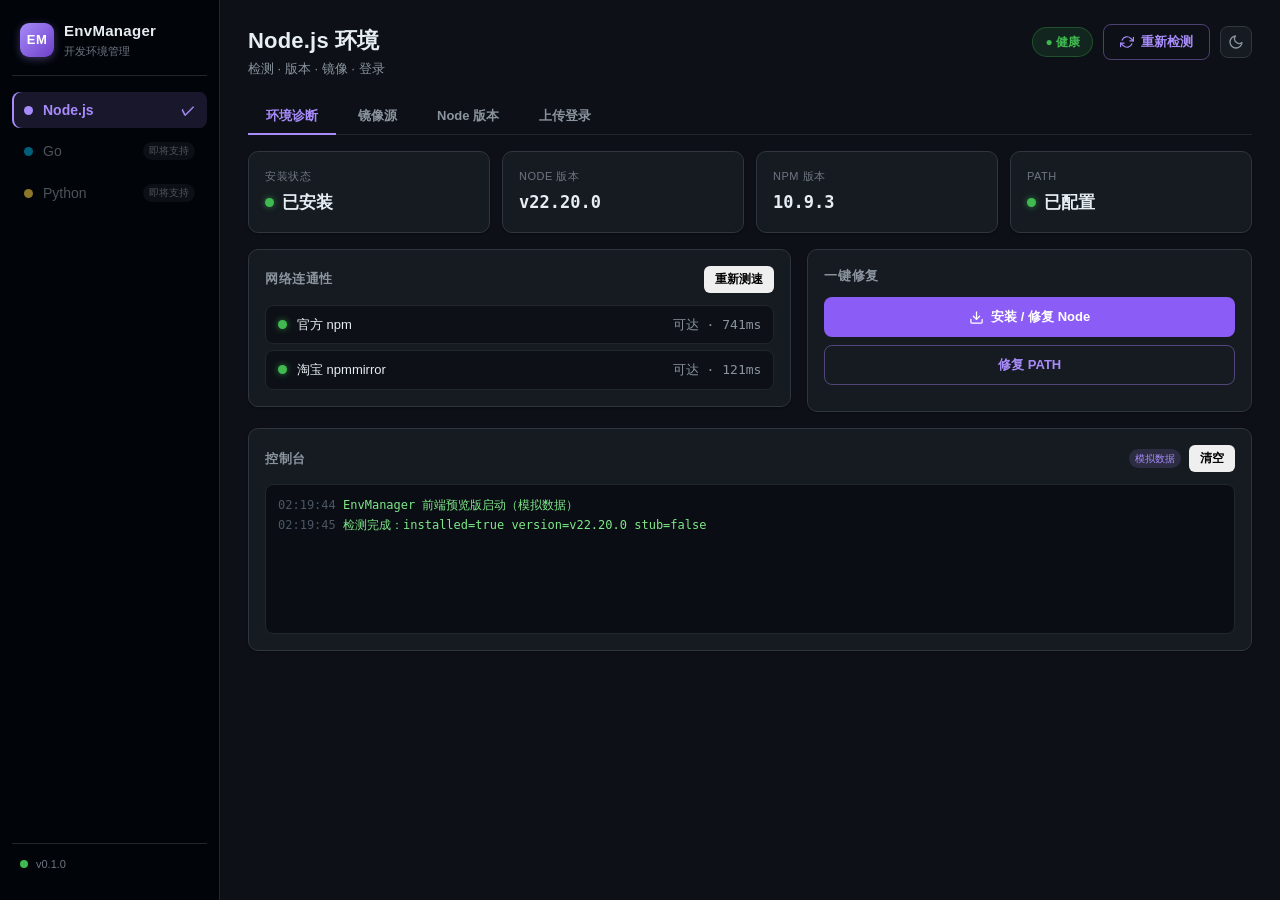
==== src/index.html @ ee85e1a3 "初始提交：Tauri 开发环境管理工具 功能：Node 环境诊断 / 镜像切换 / 版本管理 / 上传登录配置 技术栈：Tauri 2 + 原生 HTML/CSS/JS（无构建工具） 含 .gitig" ====
<!DOCTYPE html>
<html lang="zh-CN" data-theme="purple-dark">
<head>
  <meta charset="UTF-8" />
  <meta name="viewport" content="width=device-width, initial-scale=1.0" />
  <title>EnvManager · 开发环境管理</title>
  <link rel="stylesheet" href="styles.css" />
</head>
<body>
  <div class="app">

    <!-- ================= 左侧导航 ================= -->
    <aside class="sidebar">
      <div class="logo">
        <div class="logo-mark">EM</div>
        <div class="logo-text">
          <strong>EnvManager</strong>
          <span>开发环境管理</span>
        </div>
      </div>

      <nav class="nav">
        <button class="nav-item active" data-page="node">
          <span class="nav-dot" style="--dot:#a78bfa"></span>
          Node.js
          <span class="nav-check">✓</span>
        </button>
        <button class="nav-item disabled" data-page="go">
          <span class="nav-dot" style="--dot:#00acd7"></span>
          Go
          <span class="tag">即将支持</span>
        </button>
        <button class="nav-item disabled" data-page="python">
          <span class="nav-dot" style="--dot:#ffd343"></span>
          Python
          <span class="tag">即将支持</span>
        </button>
      </nav>

      <div class="sidebar-footer">
        <span class="dot pulse"></span>
        <span>v0.1.0</span>
      </div>
    </aside>

    <!-- ================= 主内容 ================= -->
    <main class="main">

      <!-- 顶部栏 -->
      <header class="topbar">
        <div class="topbar-title">
          <h1>Node.js 环境</h1>
          <p class="subtitle">检测 · 版本 · 镜像 · 登录</p>
        </div>
        <div class="topbar-actions">
          <span id="healthPill" class="pill pill-neutral">● 待检测</span>
          <button id="btnDetect" class="btn btn-ghost">
            <svg viewBox="0 0 24 24" width="14" height="14" fill="none" stroke="currentColor" stroke-width="2"><path d="M23 4v6h-6M1 20v-6h6" stroke-linecap="round"/><path d="M3.51 9a9 9 0 0 1 14.85-3.36L23 10M1 14l4.64 4.36A9 9 0 0 0 20.49 15" stroke-linecap="round"/></svg>
            重新检测
          </button>
          <button id="btnTheme" class="theme-toggle" title="切换主题">
            <svg id="themeIcon" viewBox="0 0 24 24" fill="none" stroke="currentColor" stroke-width="2" stroke-linecap="round" stroke-linejoin="round">
              <path d="M21 12.79A9 9 0 1 1 11.21 3 7 7 0 0 0 21 12.79z"/>
            </svg>
          </button>
        </div>
      </header>

      <!-- Tab 栏 -->
      <nav class="tab-bar" id="tabBar">
        <button class="tab-item active" data-tab="1">环境诊断</button>
        <button class="tab-item" data-tab="2">镜像源</button>
        <button class="tab-item" data-tab="3">Node 版本</button>
        <button class="tab-item" data-tab="4">上传登录</button>
      </nav>

      <!-- Tab 1: 环境诊断 -->
      <section class="tab-panel" id="tabPanel1">

        <!-- 概览卡片 -->
        <div class="cards overview">
          <div class="card overview-item" id="cardInstall">
            <div class="overview-label">安装状态</div>
            <div class="overview-value"><span class="state-dot neutral"></span><span data-field="installed">待检测</span></div>
          </div>
          <div class="card overview-item" id="cardVersion">
            <div class="overview-label">Node 版本</div>
            <div class="overview-value mono" data-field="version">-</div>
          </div>
          <div class="card overview-item" id="cardNpm">
            <div class="overview-label">npm 版本</div>
            <div class="overview-value mono" data-field="npmVersion">-</div>
          </div>
          <div class="card overview-item" id="cardPath">
            <div class="overview-label">PATH</div>
            <div class="overview-value"><span class="state-dot neutral"></span><span data-field="path">待检测</span></div>
          </div>
        </div>

        <div class="grid-2">
          <div class="col">
            <div class="card">
              <div class="card-head">
                <h3>网络连通性</h3>
                <button id="btnReprobe" class="btn btn-mini">重新测速</button>
              </div>
              <div class="net-list" id="netList">
                <div class="net-row">
                  <div class="net-name"><span class="state-dot neutral"></span>官方 npm</div>
                  <div class="net-latency mono">-</div>
                </div>
                <div class="net-row">
                  <div class="net-name"><span class="state-dot neutral"></span>淘宝 npmmirror</div>
                  <div class="net-latency mono">-</div>
                </div>
              </div>
            </div>
          </div>
          <div class="col">
            <div class="card">
              <div class="card-head">
                <h3>一键修复</h3>
                <span id="fixHint" class="hint"></span>
              </div>
              <div class="fix-status" id="fixStatus"></div>
              <div class="fix-actions">
                <button id="btnInstall" class="btn btn-primary btn-block">
                  <svg viewBox="0 0 24 24" width="15" height="15" fill="none" stroke="currentColor" stroke-width="2"><path d="M21 15v4a2 2 0 0 1-2 2H5a2 2 0 0 1-2-2v-4" stroke-linecap="round"/><polyline points="7 10 12 15 17 10" stroke-linecap="round" stroke-linejoin="round"/><line x1="12" y1="15" x2="12" y2="3" stroke-linecap="round"/></svg>
                  安装 / 修复 Node
                </button>
                <button id="btnFixPath" class="btn btn-ghost btn-block">修复 PATH</button>
              </div>
              <div class="progress-area hidden" id="progressArea">
                <div class="progress-track"><div class="progress-fill" id="progressFill"></div></div>
                <div class="progress-meta">
                  <span id="progressText">准备中…</span>
                  <span id="progressPct" class="mono">0%</span>
                </div>
              </div>
              <div class="install-path mono" id="installPath"></div>
            </div>
          </div>
        </div>
      </section>

      <!-- Tab 2: 镜像源 -->
      <section class="tab-panel hidden" id="tabPanel2">
        <div class="card">
          <div class="card-head">
            <h3>npm 镜像源</h3>
          </div>
          <div class="registry-current">
            <span class="label">当前 registry</span>
            <code id="currentRegistry" class="mono">未设置</code>
          </div>
          <div class="source-options" id="sourceOptions">
            <label class="source-option">
              <input type="radio" name="source" value="https://registry.npmjs.org" />
              <span class="source-name">官方 npm</span>
              <span class="source-url mono">registry.npmjs.org</span>
            </label>
            <label class="source-option">
              <input type="radio" name="source" value="https://registry.npmmirror.com" />
              <span class="source-name">淘宝 npmmirror</span>
              <span class="source-url mono">registry.npmmirror.com</span>
            </label>
            <label class="source-option">
              <input type="radio" name="source" value="__custom__" />
              <span class="source-name">自定义</span>
              <input class="source-custom mono" id="customRegistry" type="text" placeholder="https://your-registry.com/" disabled />
            </label>
          </div>
          <div class="card-actions">
            <button id="btnTestRegistry" class="btn btn-ghost">测试连接</button>
            <button id="btnApplyMirror" class="btn btn-primary">应用镜像</button>
            <span id="testBadge" class="test-badge hidden"></span>
          </div>
          <div class="result-msg" id="mirrorResult"></div>
        </div>
      </section>

      <!-- Tab 3: Node 版本 -->
      <section class="tab-panel hidden" id="tabPanel3">
        <div class="card">
          <div class="card-head">
            <h3>Node 版本管理</h3>
            <div class="version-actions">
              <span id="nvmBanner" class="nvm-banner hidden"></span>
              <button id="btnUninstallNvm" class="btn btn-mini btn-danger hidden">卸载 nvm</button>
              <button id="btnRefreshVersions" class="btn btn-mini btn-ghost">刷新</button>
            </div>
          </div>
          <div class="version-meta">
            <div class="version-meta-item">
              <span class="label">当前版本</span>
              <code id="currentVersion" class="mono">-</code>
            </div>
            <div class="version-meta-item">
              <span class="label">安装目录</span>
              <code id="installDir" class="mono">-</code>
            </div>
          </div>
          <div class="version-sections">
            <div class="version-section">
              <div class="section-title">已安装版本</div>
              <div id="installedList" class="version-list"></div>
            </div>
            <div class="version-section">
              <div class="section-title">可用版本（npmmirror 源）</div>
              <div id="availableList" class="version-list"></div>
            </div>
          </div>
          <div class="progress-area hidden" id="versionProgressArea">
            <div class="progress-track"><div class="progress-fill" id="versionProgressFill"></div></div>
            <div class="progress-meta">
              <span id="versionProgressText">准备中…</span>
              <span id="versionProgressPct" class="mono">0%</span>
            </div>
          </div>
        </div>
      </section>

      <!-- Tab 4: 上传登录 -->
      <section class="tab-panel hidden" id="tabPanel4">
        <div class="card">
          <div class="card-head">
            <h3>上传登录配置</h3>
            <button id="btnAddAccount" class="btn btn-mini btn-primary">+ 新增账号</button>
          </div>
          <div id="accountList" class="account-list">
            <div class="empty">暂无账号，点击右上角「新增账号」</div>
          </div>

          <div id="accountForm" class="account-form hidden">
            <input type="hidden" id="accId" />
            <div class="form-row">
              <div class="form-field">
                <label>账号名称</label>
                <input id="accName" type="text" placeholder="如: 公司 Nexus" />
              </div>
              <div class="form-field">
                <label>Registry 地址</label>
                <input id="accRegistry" type="text" placeholder="https://192.168.3.8:8980/repository/npm-group/" />
              </div>
            </div>
            <div class="form-row">
              <div class="form-field">
                <label>认证类型</label>
                <select id="accAuthType">
                  <option value="token">Token</option>
                  <option value="basic">用户名 + 密码</option>
                </select>
              </div>
              <div class="form-field" id="tokenField">
                <label>Token</label>
                <div class="secret-input">
                  <input id="accToken" type="password" placeholder="npm token" />
                  <button id="btnToggleToken" class="btn btn-mini btn-ghost" type="button">显示</button>
                </div>
              </div>
              <div class="form-field hidden" id="basicFields">
                <div class="form-field">
                  <label>用户名</label>
                  <input id="accUser" type="text" />
                </div>
                <div class="form-field">
                  <label>密码</label>
                  <input id="accPass" type="password" />
                </div>
              </div>
            </div>
            <div class="form-actions">
              <button id="btnSaveAccount" class="btn btn-primary">保存</button>
              <button id="btnCancelAccount" class="btn btn-ghost">取消</button>
            </div>
          </div>
        </div>
      </section>

      <!-- 日志控制台 -->
      <section class="card console-card">
        <div class="card-head">
          <h3>控制台</h3>
          <div class="console-actions">
            <span id="envTag" class="tag tag-info">模拟数据</span>
            <button id="btnClearLog" class="btn btn-mini">清空</button>
          </div>
        </div>
        <div class="console mono" id="console"></div>
      </section>

    </main>
  </div>

  <!-- ================= 确认弹窗 ================= -->
  <div class="modal-backdrop hidden" id="modalBackdrop">
    <div class="modal" role="dialog" aria-modal="true">
      <div class="modal-title" id="modalTitle">确认操作</div>
      <div class="modal-body mono" id="modalBody"></div>
      <div class="modal-actions">
        <button class="btn btn-ghost" id="modalCancel">取消</button>
        <button class="btn btn-danger" id="modalConfirm">确认执行</button>
      </div>
    </div>
  </div>

  <script src="backend.js"></script>
  <script src="main.js"></script>
</body>
</html>
---- src/styles.css ----
/* ============ 主题变量 ============
   默认：紫色深色主题（purple-dark）
   切换：data-theme="light" 明亮主题
   ================================ */
:root,
:root[data-theme="purple-dark"] {
  --bg: #0d1117;
  --bg-sidebar: #010409;
  --surface: #161b22;
  --surface-hover: #1c2129;
  --border: #30363d;
  --border-soft: #21262d;
  --text: #e6edf3;
  --text-dim: #8b949e;
  --text-faint: #6e7681;
  --accent: #a78bfa;
  --accent-strong: #8b5cf6;
  --accent-hover: #7c3aed;
  --ok: #3fb950;
  --warn: #d29922;
  --err: #f85149;
  --neutral: #8b949e;
  --accent-rgb: 167, 139, 250;
  --ok-rgb: 63, 185, 80;
  --warn-rgb: 210, 153, 34;
  --err-rgb: 248, 81, 73;
  --neutral-rgb: 139, 148, 158;
  --scrollbar: #30363d;
  --scrollbar-hover: #3d444d;
  --shadow: 0 1px 2px rgba(0, 0, 0, 0.4);
}

:root[data-theme="light"] {
  --bg: #f5f6f8;
  --bg-sidebar: #ffffff;
  --surface: #ffffff;
  --surface-hover: #eef0f3;
  --border: #d8dbe0;
  --border-soft: #e7e9ed;
  --text: #1f2328;
  --text-dim: #57606a;
  --text-faint: #89929b;
  --accent: #7c3aed;
  --accent-strong: #6d28d9;
  --accent-hover: #5b21b6;
  --ok: #1a7f37;
  --warn: #9a6700;
  --err: #cf222e;
  --neutral: #57606a;
  --accent-rgb: 124, 58, 237;
  --ok-rgb: 26, 127, 55;
  --warn-rgb: 154, 103, 0;
  --err-rgb: 207, 34, 46;
  --neutral-rgb: 87, 96, 106;
  --scrollbar: #c9cdd3;
  --scrollbar-hover: #b6bcc4;
  --shadow: 0 1px 3px rgba(0, 0, 0, 0.08);
}

:root {
  --mono: "JetBrains Mono", "Cascadia Code", Consolas, "SF Mono", Menlo, monospace;
  --sans: -apple-system, "Segoe UI", "Microsoft YaHei", "PingFang SC", Roboto, sans-serif;
  --radius: 10px;
}

* { box-sizing: border-box; margin: 0; padding: 0; }

html, body { height: 100%; }

body {
  font-family: var(--sans);
  background: var(--bg);
  color: var(--text);
  font-size: 14px;
  line-height: 1.5;
  -webkit-font-smoothing: antialiased;
  transition: background 0.2s ease, color 0.2s ease;
}

.mono { font-family: var(--mono); font-size: 13px; }

.app { display: flex; height: 100vh; overflow: hidden; }

/* ================= 侧边栏 ================= */
.sidebar {
  width: 220px;
  flex-shrink: 0;
  background: var(--bg-sidebar);
  border-right: 1px solid var(--border-soft);
  display: flex;
  flex-direction: column;
  padding: 16px 12px;
}

.logo {
  display: flex;
  align-items: center;
  gap: 10px;
  padding: 4px 8px 16px;
  border-bottom: 1px solid var(--border-soft);
}

.logo-mark {
  width: 34px;
  height: 34px;
  border-radius: 9px;
  background: linear-gradient(135deg, var(--accent), #6e40c9);
  color: #fff;
  font-weight: 800;
  font-size: 13px;
  display: flex;
  align-items: center;
  justify-content: center;
  letter-spacing: 0.5px;
  box-shadow: 0 2px 8px rgba(var(--accent-rgb), 0.35);
}

.logo-text { display: flex; flex-direction: column; }
.logo-text strong { font-size: 15px; letter-spacing: 0.3px; }
.logo-text span { font-size: 11px; color: var(--text-faint); }

.nav { margin-top: 16px; display: flex; flex-direction: column; gap: 4px; }

.nav-item {
  display: flex;
  align-items: center;
  gap: 10px;
  width: 100%;
  padding: 10px 12px;
  border: none;
  background: transparent;
  color: var(--text-dim);
  font-size: 14px;
  font-family: var(--sans);
  border-radius: 8px;
  cursor: pointer;
  text-align: left;
  transition: background 0.15s, color 0.15s;
}

.nav-item:hover { background: var(--surface-hover); color: var(--text); }

.nav-item.active {
  background: rgba(var(--accent-rgb), 0.14);
  color: var(--accent);
  font-weight: 600;
  box-shadow: inset 2px 0 0 var(--accent);
}

.nav-item.disabled { opacity: 0.55; cursor: not-allowed; }
.nav-item.disabled:hover { background: transparent; }

.nav-dot {
  width: 9px;
  height: 9px;
  border-radius: 50%;
  background: var(--dot, var(--neutral));
  flex-shrink: 0;
}

.nav-check { margin-left: auto; color: var(--accent); font-weight: 700; }

.tag {
  font-size: 10px;
  padding: 2px 6px;
  border-radius: 999px;
  background: rgba(var(--neutral-rgb), 0.15);
  color: var(--text-dim);
  margin-left: auto;
  white-space: nowrap;
}

.tag-info { color: var(--accent); background: rgba(var(--accent-rgb), 0.15); }

.sidebar-footer {
  margin-top: auto;
  padding: 12px 8px;
  font-size: 11px;
  color: var(--text-faint);
  display: flex;
  align-items: center;
  gap: 8px;
  border-top: 1px solid var(--border-soft);
}

.dot { width: 8px; height: 8px; border-radius: 50%; background: var(--ok); }
.dot.pulse { animation: pulse 2s infinite; }
@keyframes pulse {
  0%, 100% { opacity: 1; }
  50% { opacity: 0.35; }
}

/* ================= 主区域 ================= */
.main {
  flex: 1;
  overflow-y: auto;
  padding: 24px 28px 40px;
  max-width: 1080px;
  margin: 0 auto;
  width: 100%;
}

.topbar {
  display: flex;
  align-items: flex-start;
  justify-content: space-between;
  gap: 16px;
  margin-bottom: 20px;
}

.topbar h1 { font-size: 22px; font-weight: 700; letter-spacing: 0.2px; }
.subtitle { color: var(--text-dim); font-size: 13px; margin-top: 2px; }

.topbar-actions { display: flex; align-items: center; gap: 10px; }

.pill {
  display: inline-flex;
  align-items: center;
  gap: 6px;
  padding: 5px 12px;
  border-radius: 999px;
  font-size: 12px;
  font-weight: 600;
  border: 1px solid transparent;
}
.pill-ok { color: var(--ok); background: rgba(var(--ok-rgb), 0.12); border-color: rgba(var(--ok-rgb), 0.3); }
.pill-warn { color: var(--warn); background: rgba(var(--warn-rgb), 0.12); border-color: rgba(var(--warn-rgb), 0.3); }
.pill-err { color: var(--err); background: rgba(var(--err-rgb), 0.12); border-color: rgba(var(--err-rgb), 0.3); }
.pill-neutral { color: var(--neutral); background: rgba(var(--neutral-rgb), 0.12); border-color: rgba(var(--neutral-rgb), 0.3); }

/* ================= 按钮 ================= */
.btn {
  display: inline-flex;
  align-items: center;
  gap: 7px;
  padding: 8px 16px;
  border-radius: 8px;
  border: 1px solid transparent;
  font-size: 13px;
  font-weight: 600;
  font-family: var(--sans);
  cursor: pointer;
  transition: background 0.15s, border-color 0.15s, transform 0.05s;
}
.btn:active { transform: translateY(1px); }
.btn:disabled { opacity: 0.5; cursor: not-allowed; }

.btn-primary { background: var(--accent-strong); color: #fff; }
.btn-primary:hover:not(:disabled) { background: var(--accent-hover); }

.btn-ghost { background: transparent; color: var(--accent); border-color: rgba(var(--accent-rgb), 0.4); }
.btn-ghost:hover:not(:disabled) { background: rgba(var(--accent-rgb), 0.1); }

.btn-danger { background: var(--err); color: #fff; }
.btn-danger:hover:not(:disabled) { background: #d73a49; }

.btn-mini { padding: 4px 10px; font-size: 12px; border-radius: 6px; }
.btn-block { width: 100%; justify-content: center; padding: 10px; }

/* ================= 卡片 ================= */
.card {
  background: var(--surface);
  border: 1px solid var(--border);
  border-radius: var(--radius);
  box-shadow: var(--shadow);
  padding: 16px;
}

.card-head {
  display: flex;
  align-items: center;
  justify-content: space-between;
  margin-bottom: 12px;
}
.card-head h3 { font-size: 13px; font-weight: 600; color: var(--text-dim); text-transform: uppercase; letter-spacing: 0.6px; }

.overview {
  display: grid;
  grid-template-columns: repeat(4, 1fr);
  gap: 12px;
  margin-bottom: 16px;
}

.overview-item { display: flex; flex-direction: column; gap: 6px; }
.overview-label { font-size: 11px; color: var(--text-faint); text-transform: uppercase; letter-spacing: 0.5px; }
.overview-value { font-size: 17px; font-weight: 700; display: flex; align-items: center; gap: 8px; word-break: break-all; }

.state-dot { width: 9px; height: 9px; border-radius: 50%; background: var(--neutral); flex-shrink: 0; }
.state-dot.ok { background: var(--ok); box-shadow: 0 0 6px rgba(var(--ok-rgb), 0.6); }
.state-dot.warn { background: var(--warn); box-shadow: 0 0 6px rgba(var(--warn-rgb), 0.6); }
.state-dot.err { background: var(--err); box-shadow: 0 0 6px rgba(var(--err-rgb), 0.6); }
.state-dot.neutral { background: var(--neutral); }

/* ================= 双栏网格 ================= */
.grid-2 {
  display: grid;
  grid-template-columns: 1.1fr 0.9fr;
  gap: 16px;
  margin-bottom: 16px;
}

.col { display: flex; flex-direction: column; gap: 16px; }

/* ================= 网络 ================= */
.net-list { display: flex; flex-direction: column; gap: 6px; }
.net-row {
  display: flex;
  align-items: center;
  justify-content: space-between;
  padding: 9px 12px;
  background: var(--bg);
  border: 1px solid var(--border-soft);
  border-radius: 8px;
}
.net-name { display: flex; align-items: center; gap: 10px; font-size: 13px; }
.net-latency { font-size: 13px; color: var(--text-dim); }

/* ================= 镜像源 ================= */
.registry-current {
  display: flex;
  flex-direction: column;
  gap: 4px;
  padding: 10px 12px;
  background: var(--bg);
  border: 1px solid var(--border-soft);
  border-radius: 8px;
  margin-bottom: 12px;
}
.registry-current .label { font-size: 11px; color: var(--text-faint); }
.registry-current code { color: var(--accent); word-break: break-all; }

.source-options { display: flex; flex-direction: column; gap: 4px; }

.source-option {
  display: flex;
  align-items: center;
  gap: 10px;
  padding: 9px 12px;
  border: 1px solid var(--border-soft);
  border-radius: 8px;
  cursor: pointer;
  transition: border-color 0.15s, background 0.15s;
}
.source-option:hover { border-color: var(--border); }
.source-option:has(input:checked) { border-color: var(--accent); background: rgba(var(--accent-rgb), 0.07); }

.source-option input[type="radio"] { accent-color: var(--accent); width: 14px; height: 14px; }
.source-name { font-size: 13px; font-weight: 600; }
.source-url { font-size: 12px; color: var(--text-faint); margin-left: auto; }

.source-custom {
  flex: 1;
  background: var(--bg);
  border: 1px solid var(--border-soft);
  border-radius: 6px;
  padding: 6px 8px;
  color: var(--text);
  font-size: 12px;
}
.source-custom:disabled { opacity: 0.5; }

.card-actions {
  display: flex;
  align-items: center;
  gap: 12px;
  margin-top: 12px;
}
.result-msg { font-size: 12px; color: var(--text-dim); }
.result-msg.ok { color: var(--ok); }
.result-msg.err { color: var(--err); }

/* 测试连接徽章 */
.test-badge {
  display: inline-flex;
  align-items: center;
  gap: 6px;
  padding: 4px 10px;
  border-radius: 999px;
  font-size: 12px;
  font-weight: 600;
  border: 1px solid transparent;
}
.test-badge.pending { color: var(--text-dim); background: rgba(var(--neutral-rgb), 0.12); border-color: rgba(var(--neutral-rgb), 0.3); }
.test-badge.ok { color: var(--ok); background: rgba(var(--ok-rgb), 0.12); border-color: rgba(var(--ok-rgb), 0.3); }
.test-badge.warn { color: var(--warn); background: rgba(var(--warn-rgb), 0.12); border-color: rgba(var(--warn-rgb), 0.3); }
.test-badge.err { color: var(--err); background: rgba(var(--err-rgb), 0.12); border-color: rgba(var(--err-rgb), 0.3); }
.test-badge .mono { font-size: 11px; opacity: 0.85; }

/* 主题切换按钮 */
.theme-toggle {
  width: 32px;
  height: 32px;
  border-radius: 8px;
  border: 1px solid var(--border);
  background: var(--surface);
  color: var(--text-dim);
  cursor: pointer;
  display: inline-flex;
  align-items: center;
  justify-content: center;
  transition: background 0.15s, color 0.15s, border-color 0.15s;
}
.theme-toggle:hover { background: var(--surface-hover); color: var(--accent); border-color: rgba(var(--accent-rgb), 0.4); }
.theme-toggle svg { width: 16px; height: 16px; }

/* ================= 一键修复 ================= */
.fix-status { margin-bottom: 12px; font-size: 13px; color: var(--text-dim); }
.fix-actions { display: flex; flex-direction: column; gap: 8px; }
.hint { font-size: 12px; color: var(--text-faint); }

.progress-area { margin-top: 14px; }
.progress-track {
  height: 6px;
  background: var(--border-soft);
  border-radius: 999px;
  overflow: hidden;
}
.progress-fill {
  height: 100%;
  width: 0%;
  background: linear-gradient(90deg, var(--accent), #7ee787);
  border-radius: 999px;
  transition: width 0.2s;
}
.progress-meta {
  display: flex;
  justify-content: space-between;
  margin-top: 6px;
  font-size: 12px;
  color: var(--text-dim);
}
.install-path {
  margin-top: 10px;
  font-size: 12px;
  color: var(--text-faint);
  word-break: break-all;
}

/* ================= 控制台 ================= */
.console-card { display: flex; flex-direction: column; }
.console-actions { display: flex; align-items: center; gap: 8px; }

.console {
  background: #0a0e14;
  border: 1px solid var(--border-soft);
  border-radius: 8px;
  padding: 10px 12px;
  height: 150px;
  overflow-y: auto;
  font-size: 12px;
  line-height: 1.7;
}
.console .line { color: #9da7b3; white-space: pre-wrap; word-break: break-all; }
.console .line .t { color: #4b5563; }
.console .line.info { color: #7ee787; }
.console .line.warn { color: var(--warn); }
.console .line.err { color: var(--err); }
.console .line.cmd { color: var(--accent); }

/* ================= 弹窗 ================= */
.modal-backdrop {
  position: fixed;
  inset: 0;
  background: rgba(1, 4, 9, 0.6);
  backdrop-filter: blur(2px);
  display: flex;
  align-items: center;
  justify-content: center;
  z-index: 100;
  opacity: 1;
  transition: opacity 0.15s;
}
.modal-backdrop.hidden { opacity: 0; pointer-events: none; }

.modal {
  width: 480px;
  max-width: calc(100vw - 48px);
  background: var(--surface);
  border: 1px solid var(--border);
  border-radius: 12px;
  box-shadow: 0 8px 30px rgba(0, 0, 0, 0.5);
  padding: 20px;
  transform: translateY(0);
  transition: transform 0.15s;
}
.modal-backdrop.hidden .modal { transform: translateY(12px); }

.modal-title { font-size: 15px; font-weight: 700; margin-bottom: 12px; }
.modal-body {
  background: var(--bg);
  border: 1px solid var(--border-soft);
  border-radius: 8px;
  padding: 12px;
  color: var(--text-dim);
  max-height: 40vh;
  overflow-y: auto;
  white-space: pre-wrap;
  word-break: break-all;
}
.modal-actions {
  display: flex;
  justify-content: flex-end;
  gap: 10px;
  margin-top: 16px;
}

/* ================= 状态工具类 ================= */
.hidden { display: none !important; }
.text-ok { color: var(--ok); }
.text-warn { color: var(--warn); }
.text-err { color: var(--err); }

/* 骨架加载 */
.skeleton {
  color: transparent;
  background: linear-gradient(90deg, var(--border-soft) 25%, var(--surface-hover) 50%, var(--border-soft) 75%);
  background-size: 200% 100%;
  animation: shimmer 1.2s infinite;
  border-radius: 4px;
  width: 80px;
}
@keyframes shimmer { 0% { background-position: 200% 0; } 100% { background-position: -200% 0; } }

/* 滚动条 */
::-webkit-scrollbar { width: 8px; height: 8px; }
::-webkit-scrollbar-thumb { background: var(--scrollbar); border-radius: 999px; }
::-webkit-scrollbar-thumb:hover { background: var(--scrollbar-hover); }
::-webkit-scrollbar-track { background: transparent; }

/* ================= Tab 栏 ================= */
.tab-bar {
  display: flex;
  gap: 4px;
  border-bottom: 1px solid var(--border-soft);
  margin-bottom: 16px;
}
.tab-item {
  padding: 8px 18px;
  border: none;
  background: transparent;
  color: var(--text-dim);
  font-size: 13px;
  font-weight: 600;
  font-family: var(--sans);
  cursor: pointer;
  border-bottom: 2px solid transparent;
  margin-bottom: -1px;
  transition: color 0.15s, border-color 0.15s;
}
.tab-item:hover { color: var(--text); }
.tab-item.active {
  color: var(--accent);
  border-bottom-color: var(--accent);
}

.tab-panel { display: block; }
.tab-panel.hidden { display: none; }

/* ================= Node 版本 ================= */
.nvm-banner {
  display: inline-flex;
  align-items: center;
  gap: 6px;
  padding: 4px 10px;
  border-radius: 8px;
  font-size: 12px;
  font-weight: 600;
  background: rgba(var(--warn-rgb), 0.15);
  color: var(--warn);
  border: 1px solid rgba(var(--warn-rgb), 0.3);
  margin-right: 8px;
}
.nvm-banner.hidden { display: none; }

.version-meta {
  display: flex;
  gap: 24px;
  padding: 10px 12px;
  background: var(--bg);
  border: 1px solid var(--border-soft);
  border-radius: 8px;
  margin-bottom: 12px;
}
.version-meta-item { display: flex; flex-direction: column; gap: 2px; }
.version-meta-item .label { font-size: 11px; color: var(--text-faint); }
.version-meta-item code { color: var(--accent); }

.version-sections { display: grid; grid-template-columns: 1fr 1fr; gap: 16px; }
@media (max-width: 700px) { .version-sections { grid-template-columns: 1fr; } }

.version-section .section-title {
  font-size: 12px;
  font-weight: 600;
  color: var(--text-dim);
  text-transform: uppercase;
  letter-spacing: 0.4px;
  margin-bottom: 8px;
}
.version-list {
  display: flex;
  flex-direction: column;
  gap: 4px;
  max-height: 320px;
  overflow-y: auto;
}
.version-item {
  display: flex;
  align-items: center;
  gap: 8px;
  padding: 7px 10px;
  background: var(--bg);
  border: 1px solid var(--border-soft);
  border-radius: 8px;
  font-size: 13px;
}
.version-item .ver { font-family: var(--mono); font-weight: 600; }
.version-item .ver-size { font-size: 11px; color: var(--text-faint); }
.version-item .ver-actions { margin-left: auto; display: flex; gap: 6px; }
.version-badge {
  font-size: 10px;
  padding: 1px 6px;
  border-radius: 999px;
  background: rgba(var(--accent-rgb), 0.15);
  color: var(--accent);
  font-weight: 600;
}
.version-badge.lts { background: rgba(var(--ok-rgb), 0.15); color: var(--ok); }

/* ================= 上传登录 ================= */
.account-list {
  display: flex;
  flex-direction: column;
  gap: 6px;
  margin-bottom: 12px;
}
.account-list .empty {
  padding: 20px;
  text-align: center;
  color: var(--text-faint);
  border: 1px dashed var(--border);
  border-radius: 8px;
  font-size: 13px;
}
.account-item {
  display: flex;
  align-items: center;
  gap: 10px;
  padding: 10px 12px;
  background: var(--bg);
  border: 1px solid var(--border-soft);
  border-radius: 8px;
}
.account-item.active { border-color: var(--accent); background: rgba(var(--accent-rgb), 0.06); }
.account-item .acc-avatar {
  width: 30px; height: 30px;
  border-radius: 8px;
  background: rgba(var(--accent-rgb), 0.15);
  color: var(--accent);
  font-weight: 700;
  display: flex; align-items: center; justify-content: center;
  flex-shrink: 0;
}
.account-item .acc-info { display: flex; flex-direction: column; min-width: 0; }
.account-item .acc-name { font-size: 13px; font-weight: 600; display: flex; align-items: center; gap: 6px; }
.account-item .acc-registry {
  font-size: 11px;
  color: var(--text-faint);
  font-family: var(--mono);
  overflow: hidden;
  text-overflow: ellipsis;
  white-space: nowrap;
  max-width: 320px;
}
.account-item .acc-actions { margin-left: auto; display: flex; gap: 6px; flex-shrink: 0; }
.acc-active-badge {
  font-size: 10px;
  padding: 1px 6px;
  border-radius: 999px;
  background: rgba(var(--ok-rgb), 0.15);
  color: var(--ok);
  font-weight: 600;
}

/* 账号表单 */
.account-form {
  padding: 14px;
  background: var(--bg);
  border: 1px solid var(--border-soft);
  border-radius: 8px;
}
.form-row { display: flex; gap: 12px; margin-bottom: 12px; flex-wrap: wrap; }
.form-field { display: flex; flex-direction: column; gap: 4px; flex: 1; min-width: 160px; }
.form-field label { font-size: 11px; color: var(--text-faint); font-weight: 600; }
.form-field input, .form-field select {
  border: 1px solid var(--border);
  border-radius: 6px;
  padding: 7px 9px;
  background: var(--surface);
  color: var(--text);
  font-size: 13px;
  font-family: var(--sans);
}
.form-field input:focus, .form-field select:focus { outline: none; border-color: var(--accent); }
.secret-input { display: flex; gap: 6px; }
.secret-input input { flex: 1; min-width: 0; }
.form-actions { display: flex; gap: 10px; margin-top: 4px; }

/* ================= 响应式 ================= */
@media (max-width: 900px) {
  .overview { grid-template-columns: repeat(2, 1fr); }
  .grid-2 { grid-template-columns: 1fr; }
  .sidebar { width: 64px; padding: 12px 8px; }
  .logo-text, .nav-item span:not(.nav-dot), .sidebar-footer span, .tag { display: none; }
  .logo { justify-content: center; padding: 4px 0 12px; }
  .nav-item { justify-content: center; padding: 10px; }
}
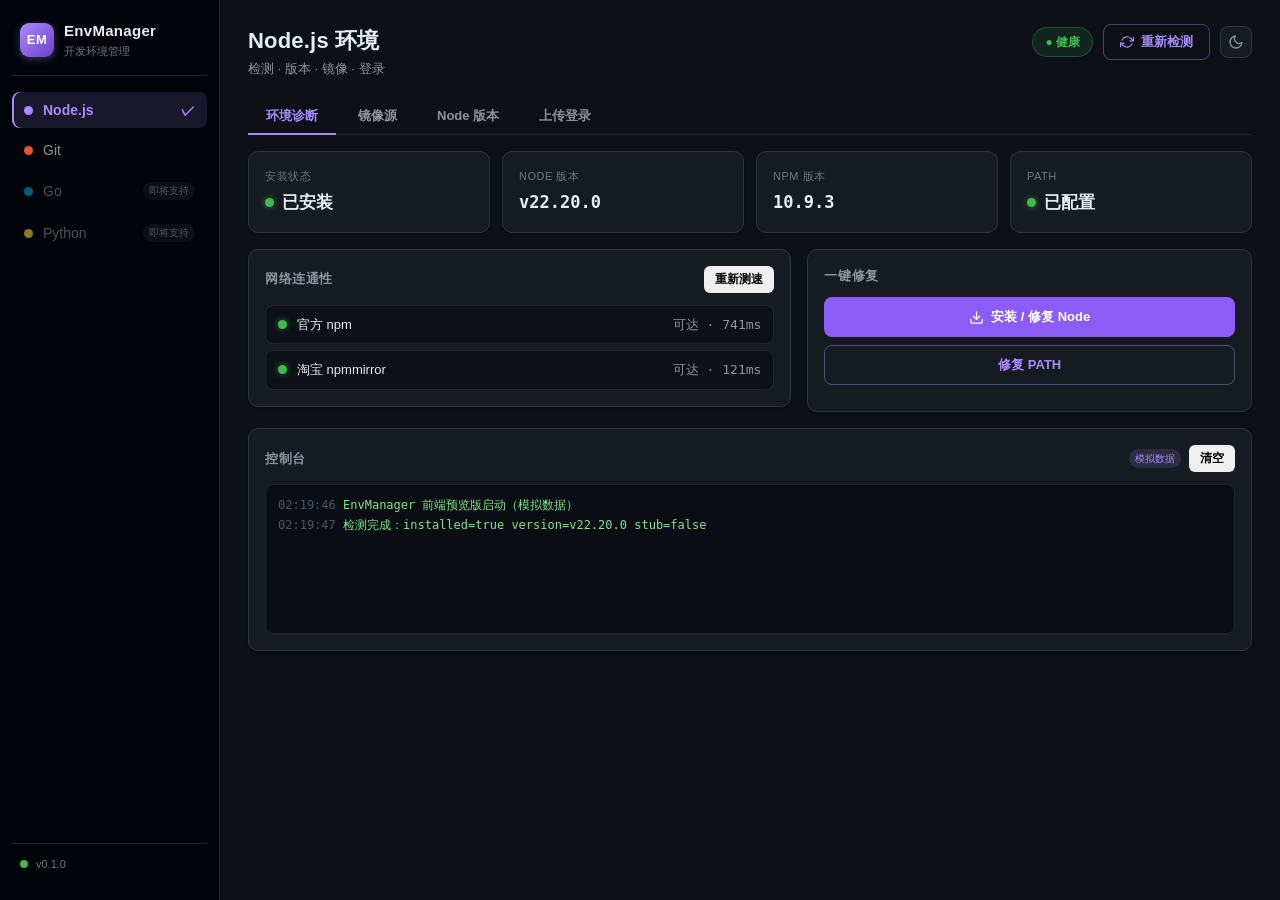
==== commit c382f4ce: "合并 gitAccessTool 并修复多项 UI/功能问题 新增 Git 模块：账号管理/SSH 密钥/身份切换/仓库同步（4 子 Tab） 左侧导航 Node/Git 页面分离，顶部栏随页面切换 " ====
--- a/src/index.html
+++ b/src/index.html
@@ -24,6 +24,10 @@
           <span class="nav-dot" style="--dot:#a78bfa"></span>
           Node.js
           <span class="nav-check">✓</span>
+        </button>
+        <button class="nav-item" data-page="git">
+          <span class="nav-dot" style="--dot:#f05133"></span>
+          Git
         </button>
         <button class="nav-item disabled" data-page="go">
           <span class="nav-dot" style="--dot:#00acd7"></span>
@@ -66,12 +70,20 @@
         </div>
       </header>
 
-      <!-- Tab 栏 -->
+      <!-- Node 页的 Tab 栏（Git/Go/Python 页隐藏） -->
       <nav class="tab-bar" id="tabBar">
         <button class="tab-item active" data-tab="1">环境诊断</button>
         <button class="tab-item" data-tab="2">镜像源</button>
         <button class="tab-item" data-tab="3">Node 版本</button>
         <button class="tab-item" data-tab="4">上传登录</button>
+      </nav>
+
+      <!-- Git 页的 Tab 栏（仅 Git 页显示） -->
+      <nav class="tab-bar hidden" id="gitTabBar">
+        <button class="tab-item active" data-gtab="1">账号管理</button>
+        <button class="tab-item" data-gtab="2">SSH 密钥</button>
+        <button class="tab-item" data-gtab="3">身份切换</button>
+        <button class="tab-item" data-gtab="4">仓库同步</button>
       </nav>
 
       <!-- Tab 1: 环境诊断 -->
@@ -277,6 +289,154 @@
         </div>
       </section>
 
+      <!-- Git 页（拆分为 4 个子 Tab） -->
+      <section class="tab-panel hidden" id="tabPanel5">
+
+        <!-- 子 Tab 1: 账号管理 -->
+        <div class="git-panel" id="gitPanel1">
+          <div id="gitEnvBanner" class="nvm-banner hidden"></div>
+
+          <div class="cards overview">
+            <div class="card overview-item">
+              <div class="overview-label">Git 账号</div>
+              <div class="overview-value" id="gitOvAccounts">-</div>
+            </div>
+            <div class="card overview-item">
+              <div class="overview-label">全局身份</div>
+              <div class="overview-value" id="gitOvIdentity" style="font-size:13px">-</div>
+            </div>
+            <div class="card overview-item">
+              <div class="overview-label">SSH 密钥</div>
+              <div class="overview-value" id="gitOvKeys">-</div>
+            </div>
+            <div class="card overview-item">
+              <div class="overview-label">git/ssh</div>
+              <div class="overview-value" id="gitOvEnv">-</div>
+            </div>
+          </div>
+
+          <div class="card">
+            <div class="card-head">
+              <h3>Git 账号</h3>
+              <div class="version-actions">
+                <button id="btnGitRefresh" class="btn btn-mini btn-ghost">刷新</button>
+                <button id="btnGitAdd" class="btn btn-mini btn-primary">+ 新增账号</button>
+              </div>
+            </div>
+            <div id="gitAccountList" class="account-list">
+              <div class="empty">暂无 Git 账号</div>
+            </div>
+
+            <div id="gitAccountForm" class="account-form hidden">
+              <input type="hidden" id="gitSourceAlias" />
+              <div class="form-row">
+                <div class="form-field">
+                  <label>Host 别名</label>
+                  <input id="gitAlias" type="text" placeholder="github-work" />
+                </div>
+                <div class="form-field">
+                  <label>主机地址</label>
+                  <input id="gitHostName" type="text" placeholder="github.com" />
+                </div>
+                <div class="form-field">
+                  <label>SSH 端口</label>
+                  <input id="gitPort" type="number" min="1" max="65535" value="22" />
+                </div>
+              </div>
+              <div class="form-row">
+                <div class="form-field">
+                  <label>SSH 用户</label>
+                  <input id="gitSshUser" type="text" value="git" />
+                </div>
+                <div class="form-field">
+                  <label>Git 用户名</label>
+                  <input id="gitName" type="text" placeholder="你的用户名" />
+                </div>
+                <div class="form-field">
+                  <label>Git 邮箱</label>
+                  <input id="gitEmail" type="text" placeholder="you@example.com" />
+                </div>
+              </div>
+              <div class="form-row">
+                <div class="form-field">
+                  <label>私钥路径（留空自动）</label>
+                  <input id="gitKeyPath" class="mono" type="text" placeholder="C:\Users\you\.ssh\id_rsa_github" />
+                </div>
+                <div class="form-field">
+                  <label style="flex-direction:row;align-items:center;gap:6px;cursor:pointer">
+                    <input type="checkbox" id="gitGenerateKey" checked style="width:auto" />
+                    同时生成 SSH 密钥
+                  </label>
+                </div>
+              </div>
+              <div class="form-actions">
+                <button id="btnGitSave" class="btn btn-primary">保存</button>
+                <button id="btnGitCancel" class="btn btn-ghost">取消</button>
+              </div>
+            </div>
+          </div>
+        </div>
+
+        <!-- 子 Tab 2: SSH 密钥 -->
+        <div class="git-panel hidden" id="gitPanel2">
+          <div class="card">
+            <div class="card-head">
+              <h3>SSH 密钥</h3>
+              <span id="gitKeyAccount" class="hint">未选择账号</span>
+            </div>
+            <div class="fix-status" id="gitKeyInfo">在「账号管理」点账号的「SSH密钥」加载公钥</div>
+            <textarea id="gitPubKey" class="pubkey-box mono" readonly placeholder="公钥内容将显示在这里"></textarea>
+            <div class="card-actions" style="margin-top:10px;flex-wrap:wrap">
+              <button id="btnGitCopyPubKey" class="btn btn-ghost">复制公钥</button>
+              <button id="btnGitKeyUrl" class="btn btn-ghost">打开平台密钥页</button>
+              <button id="btnGitGenKey" class="btn btn-primary">生成 SSH 密钥</button>
+            </div>
+            <div class="install-path mono" id="gitCloneHint" style="margin-top:8px">公钥添加后即可 SSH clone</div>
+          </div>
+        </div>
+
+        <!-- 子 Tab 3: 身份切换 -->
+        <div class="git-panel hidden" id="gitPanel3">
+          <div class="card">
+            <div class="card-head">
+              <h3>身份切换</h3>
+              <span class="hint">按远程匹配账号</span>
+            </div>
+            <div class="fix-status">
+              <div>全局身份: <b id="gitGlobalIdentity">-</b></div>
+            </div>
+            <div class="card-actions" style="flex-wrap:wrap">
+              <button id="btnGitSwitchGlobal" class="btn btn-ghost">切换全局身份</button>
+            </div>
+            <div class="install-path mono" style="margin-top:8px">
+              <input id="gitLocalRepo" class="source-custom mono" placeholder="仓库目录（可选，用于本地身份）" />
+            </div>
+            <div class="card-actions" style="margin-top:8px">
+              <button id="btnGitSwitchLocal" class="btn btn-ghost">切换仓库级身份</button>
+            </div>
+          </div>
+        </div>
+
+        <!-- 子 Tab 4: 仓库同步 -->
+        <div class="git-panel hidden" id="gitPanel4">
+          <div class="card">
+            <div class="card-head">
+              <h3>仓库同步</h3>
+              <span class="hint">git pull --ff-only</span>
+            </div>
+            <div class="card-actions" style="flex-wrap:wrap">
+              <input id="gitRepoPath" class="source-custom mono" placeholder="仓库目录路径" />
+              <button id="btnGitPickRepo" class="btn btn-ghost">选择目录</button>
+            </div>
+            <div class="card-actions" style="margin-top:8px">
+              <button id="btnGitSyncRepo" class="btn btn-primary">同步仓库</button>
+            </div>
+            <div class="result-msg" id="gitSyncResult"></div>
+          </div>
+        </div>
+
+      </section>
+
       <!-- 日志控制台 -->
       <section class="card console-card">
         <div class="card-head">
--- a/src/styles.css
+++ b/src/styles.css
@@ -705,6 +705,23 @@
 .secret-input input { flex: 1; min-width: 0; }
 .form-actions { display: flex; gap: 10px; margin-top: 4px; }
 
+/* SSH 公钥文本框：全宽、可纵向拉伸 */
+.pubkey-box {
+  width: 100%;
+  box-sizing: border-box;
+  min-height: 120px;
+  resize: vertical;
+  background: var(--bg);
+  border: 1px solid var(--border-soft);
+  border-radius: 8px;
+  padding: 10px 12px;
+  color: var(--text);
+  font-size: 12px;
+  line-height: 1.6;
+  word-break: break-all;
+}
+.pubkey-box:focus { outline: none; border-color: var(--accent); }
+
 /* ================= 响应式 ================= */
 @media (max-width: 900px) {
   .overview { grid-template-columns: repeat(2, 1fr); }
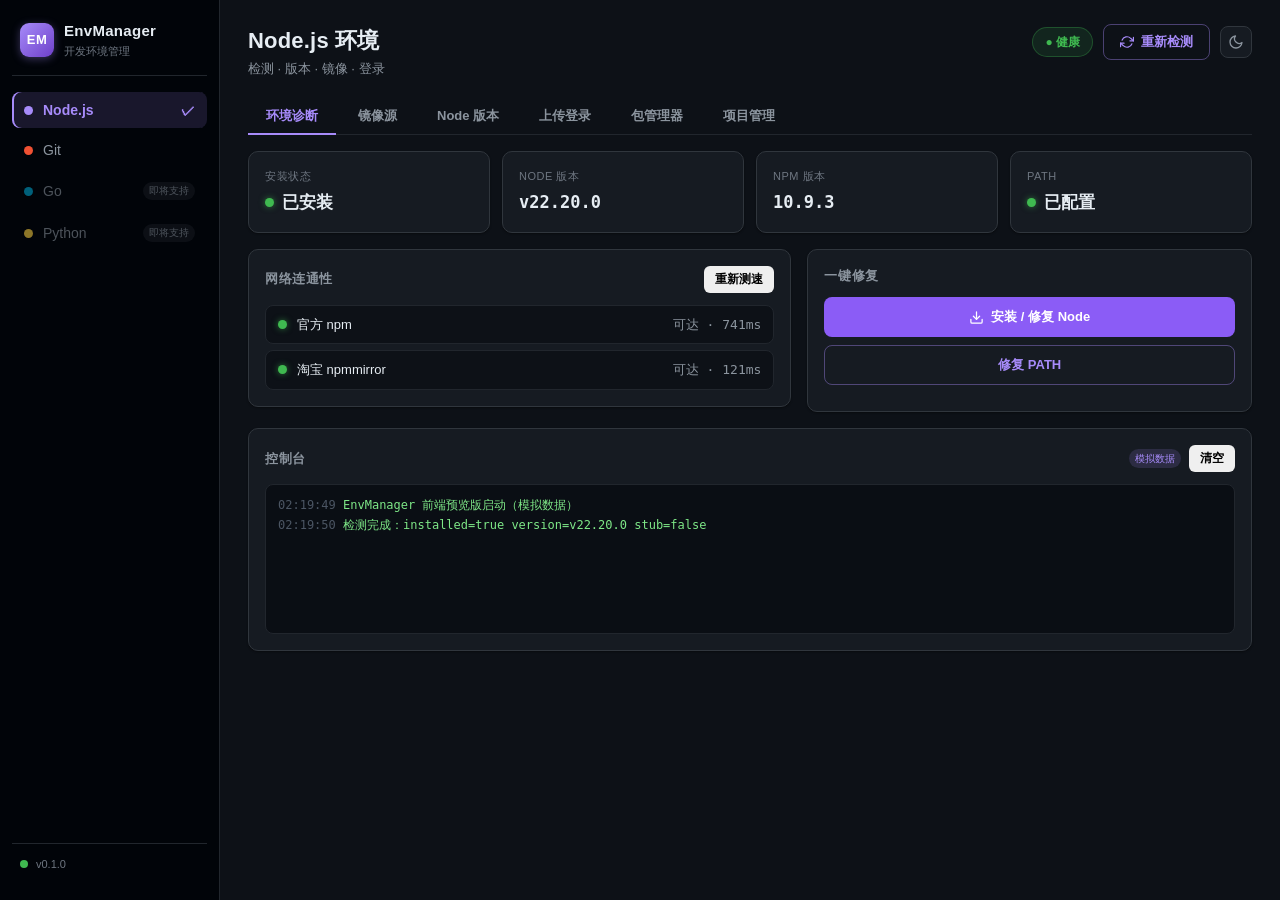
==== commit 48c4734f: "新增包管理器 Tab、项目管理 Tab，更新 README 包管理器：pnpm/yarn/cnpm/pm2/bun 状态检测、版本安装切换、已安装强调、PATH 只读一次优化 项目管理：打开项目目录解" ====
--- a/src/index.html
+++ b/src/index.html
@@ -76,6 +76,8 @@
         <button class="tab-item" data-tab="2">镜像源</button>
         <button class="tab-item" data-tab="3">Node 版本</button>
         <button class="tab-item" data-tab="4">上传登录</button>
+        <button class="tab-item" data-tab="6">包管理器</button>
+        <button class="tab-item" data-tab="7">项目管理</button>
       </nav>
 
       <!-- Git 页的 Tab 栏（仅 Git 页显示） -->
@@ -289,6 +291,40 @@
         </div>
       </section>
 
+      <!-- Tab 6: 包管理器 -->
+      <section class="tab-panel hidden" id="tabPanel6">
+        <div class="card">
+          <div class="card-head">
+            <h3>包管理器</h3>
+            <div class="version-actions">
+              <button id="btnPkgRefresh" class="btn btn-mini btn-ghost">刷新</button>
+            </div>
+          </div>
+          <div class="pkg-list" id="pkgList">
+            <div class="empty">加载中…</div>
+          </div>
+        </div>
+      </section>
+
+      <!-- Tab 7: 项目管理 -->
+      <section class="tab-panel hidden" id="tabPanel7">
+        <div class="card">
+          <div class="card-head">
+            <h3>项目级管理</h3>
+            <div class="version-actions">
+              <button id="btnOpenProject" class="btn btn-mini btn-primary">打开项目目录</button>
+            </div>
+          </div>
+          <div class="fix-status" id="projectStatus">打开一个项目目录，自动解析其 Node 版本 / 包管理器 / registry 要求</div>
+          <div class="project-info" id="projectInfo">
+            <div class="empty">尚未打开项目</div>
+          </div>
+          <div class="card-actions" style="margin-top:12px">
+            <button id="btnApplyProject" class="btn btn-primary">应用项目配置</button>
+          </div>
+        </div>
+      </section>
+
       <!-- Git 页（拆分为 4 个子 Tab） -->
       <section class="tab-panel hidden" id="tabPanel5">
 
--- a/src/styles.css
+++ b/src/styles.css
@@ -705,6 +705,29 @@
 .secret-input input { flex: 1; min-width: 0; }
 .form-actions { display: flex; gap: 10px; margin-top: 4px; }
 
+/* 包管理器卡片 */
+.pkg-list { display: flex; flex-direction: column; gap: 8px; }
+.pkg-item {
+  display: flex;
+  align-items: center;
+  gap: 12px;
+  padding: 12px 14px;
+  background: var(--bg);
+  border: 1px solid var(--border-soft);
+  border-radius: 8px;
+  transition: border-color 0.15s, background 0.15s;
+}
+.pkg-item.installed {
+  border-color: rgba(var(--ok-rgb), 0.45);
+  background: rgba(var(--ok-rgb), 0.06);
+}
+.pkg-item.installed .pkg-name { color: var(--ok); }
+.pkg-item .pkg-name { font-size: 14px; font-weight: 700; width: 64px; flex-shrink: 0; }
+.pkg-item .pkg-body { display: flex; flex-direction: column; gap: 2px; min-width: 0; flex: 1; }
+.pkg-item .pkg-version { font-family: var(--mono); font-size: 13px; }
+.pkg-item .pkg-meta { font-size: 11px; color: var(--text-faint); font-family: var(--mono); overflow: hidden; text-overflow: ellipsis; white-space: nowrap; }
+.pkg-item .pkg-actions { display: flex; gap: 6px; flex-shrink: 0; }
+
 /* SSH 公钥文本框：全宽、可纵向拉伸 */
 .pubkey-box {
   width: 100%;
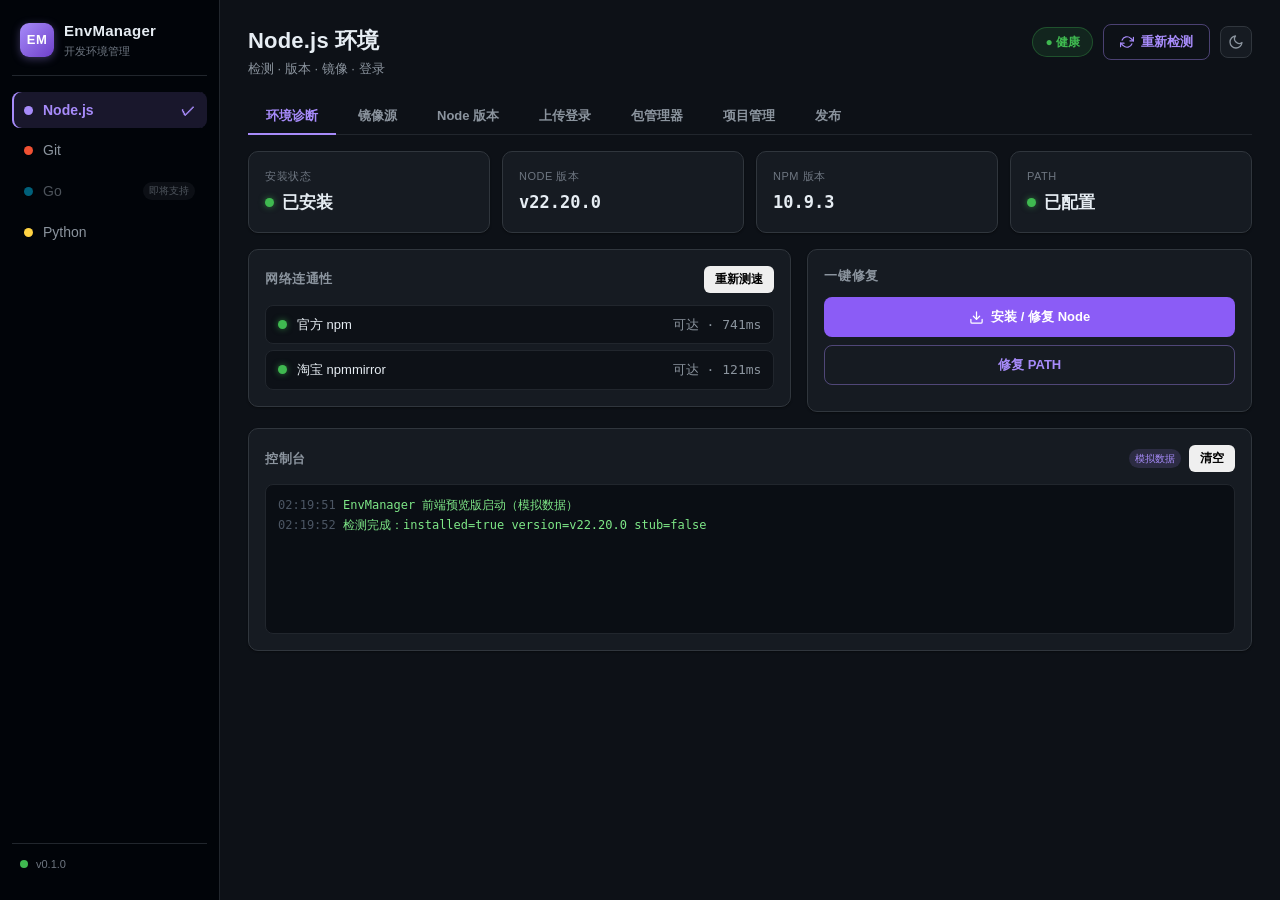
==== commit d1238e52: "新增 Python 支持、包发布与证书信任 - Python：环境诊断 / 版本管理（混合源：npmmirror zip + python-build-standalone）/ pip 镜像 / 包管" ====
--- a/src/index.html
+++ b/src/index.html
@@ -34,10 +34,9 @@
           Go
           <span class="tag">即将支持</span>
         </button>
-        <button class="nav-item disabled" data-page="python">
+        <button class="nav-item" data-page="python">
           <span class="nav-dot" style="--dot:#ffd343"></span>
           Python
-          <span class="tag">即将支持</span>
         </button>
       </nav>
 
@@ -78,6 +77,7 @@
         <button class="tab-item" data-tab="4">上传登录</button>
         <button class="tab-item" data-tab="6">包管理器</button>
         <button class="tab-item" data-tab="7">项目管理</button>
+        <button class="tab-item" data-tab="8">发布</button>
       </nav>
 
       <!-- Git 页的 Tab 栏（仅 Git 页显示） -->
@@ -86,6 +86,15 @@
         <button class="tab-item" data-gtab="2">SSH 密钥</button>
         <button class="tab-item" data-gtab="3">身份切换</button>
         <button class="tab-item" data-gtab="4">仓库同步</button>
+      </nav>
+
+      <!-- Python 页的 Tab 栏（仅 Python 页显示） -->
+      <nav class="tab-bar hidden" id="pythonTabBar">
+        <button class="tab-item active" data-ptab="1">环境诊断</button>
+        <button class="tab-item" data-ptab="2">pip 镜像</button>
+        <button class="tab-item" data-ptab="3">Python 版本</button>
+        <button class="tab-item" data-ptab="4">包管理器</button>
+        <button class="tab-item" data-ptab="5">项目管理</button>
       </nav>
 
       <!-- Tab 1: 环境诊断 -->
@@ -244,50 +253,6 @@
           <div id="accountList" class="account-list">
             <div class="empty">暂无账号，点击右上角「新增账号」</div>
           </div>
-
-          <div id="accountForm" class="account-form hidden">
-            <input type="hidden" id="accId" />
-            <div class="form-row">
-              <div class="form-field">
-                <label>账号名称</label>
-                <input id="accName" type="text" placeholder="如: 公司 Nexus" />
-              </div>
-              <div class="form-field">
-                <label>Registry 地址</label>
-                <input id="accRegistry" type="text" placeholder="https://192.168.3.8:8980/repository/npm-group/" />
-              </div>
-            </div>
-            <div class="form-row">
-              <div class="form-field">
-                <label>认证类型</label>
-                <select id="accAuthType">
-                  <option value="token">Token</option>
-                  <option value="basic">用户名 + 密码</option>
-                </select>
-              </div>
-              <div class="form-field" id="tokenField">
-                <label>Token</label>
-                <div class="secret-input">
-                  <input id="accToken" type="password" placeholder="npm token" />
-                  <button id="btnToggleToken" class="btn btn-mini btn-ghost" type="button">显示</button>
-                </div>
-              </div>
-              <div class="form-field hidden" id="basicFields">
-                <div class="form-field">
-                  <label>用户名</label>
-                  <input id="accUser" type="text" />
-                </div>
-                <div class="form-field">
-                  <label>密码</label>
-                  <input id="accPass" type="password" />
-                </div>
-              </div>
-            </div>
-            <div class="form-actions">
-              <button id="btnSaveAccount" class="btn btn-primary">保存</button>
-              <button id="btnCancelAccount" class="btn btn-ghost">取消</button>
-            </div>
-          </div>
         </div>
       </section>
 
@@ -321,6 +286,224 @@
           </div>
           <div class="card-actions" style="margin-top:12px">
             <button id="btnApplyProject" class="btn btn-primary">应用项目配置</button>
+          </div>
+        </div>
+      </section>
+
+      <!-- Tab 8: 发布 -->
+      <section class="tab-panel hidden" id="tabPanel8">
+        <div class="card">
+          <div class="card-head">
+            <h3>包发布</h3>
+            <div class="version-actions">
+              <button id="btnPubOpen" class="btn btn-mini btn-primary">打开项目目录</button>
+              <button id="btnPubScan" class="btn btn-mini">扫描可发包</button>
+            </div>
+          </div>
+          <div class="fix-status" id="pubStatus">打开项目目录，扫描 packages/ 下的可发布包（支持 workspace monorepo）</div>
+
+          <div class="pub-registry-row">
+            <span class="pub-label">发布源</span>
+            <select id="pubAccountSel" class="pub-account-sel"><option value="">-- 从上传登录账号选择 --</option></select>
+            <input id="pubRegistry" class="source-custom mono" placeholder="https://your-nexus:port/repository/npm-hosted/" />
+          </div>
+          <div class="fix-status pub-ca" id="pubCaStatus">—</div>
+
+          <div class="project-info" id="pubPackageList">
+            <div class="empty">尚未扫描</div>
+          </div>
+          <div class="card-actions" style="margin-top:12px">
+            <label class="pub-opt"><input type="checkbox" id="pubBuild" /> 发布前构建（npm run build）</label>
+            <button id="btnPubPublish" class="btn btn-primary">发布选中</button>
+            <button id="btnPubRefresh" class="btn btn-ghost">刷新</button>
+          </div>
+        </div>
+      </section>
+
+      <!-- Python 页 -->
+      <!-- Python Tab 1: 环境诊断 -->
+      <section class="tab-panel hidden" id="pyPanel1">
+        <div class="cards overview">
+          <div class="card overview-item" id="pyCardInstall">
+            <div class="overview-label">安装状态</div>
+            <div class="overview-value"><span class="state-dot neutral"></span><span data-field="pyInstalled">待检测</span></div>
+          </div>
+          <div class="card overview-item" id="pyCardVersion">
+            <div class="overview-label">Python 版本</div>
+            <div class="overview-value mono" data-field="pyVersion">-</div>
+          </div>
+          <div class="card overview-item" id="pyCardPip">
+            <div class="overview-label">pip 版本</div>
+            <div class="overview-value mono" data-field="pyPip">-</div>
+          </div>
+          <div class="card overview-item" id="pyCardPath">
+            <div class="overview-label">PATH</div>
+            <div class="overview-value"><span class="state-dot neutral"></span><span data-field="pyPath">待检测</span></div>
+          </div>
+        </div>
+
+        <div class="grid-2">
+          <div class="col">
+            <div class="card">
+              <div class="card-head">
+                <h3>网络连通性（pip 源）</h3>
+                <button id="pyBtnReprobe" class="btn btn-mini">重新测速</button>
+              </div>
+              <div class="net-list" id="pyNetList">
+                <div class="net-row">
+                  <div class="net-name"><span class="state-dot neutral"></span>官方 PyPI</div>
+                  <div class="net-latency mono">-</div>
+                </div>
+                <div class="net-row">
+                  <div class="net-name"><span class="state-dot neutral"></span>清华 TUNA</div>
+                  <div class="net-latency mono">-</div>
+                </div>
+                <div class="net-row">
+                  <div class="net-name"><span class="state-dot neutral"></span>阿里云</div>
+                  <div class="net-latency mono">-</div>
+                </div>
+              </div>
+              <div id="pyForeignList" style="margin-top:10px"></div>
+            </div>
+          </div>
+          <div class="col">
+            <div class="card">
+              <div class="card-head">
+                <h3>一键修复</h3>
+                <span class="hint"></span>
+              </div>
+              <div class="fix-status" id="pyFixStatus"></div>
+              <div class="fix-actions">
+                <button id="pyBtnInstall" class="btn btn-primary btn-block">
+                  <svg viewBox="0 0 24 24" width="15" height="15" fill="none" stroke="currentColor" stroke-width="2"><path d="M21 15v4a2 2 0 0 1-2 2H5a2 2 0 0 1-2-2v-4" stroke-linecap="round"/><polyline points="7 10 12 15 17 10" stroke-linecap="round" stroke-linejoin="round"/><line x1="12" y1="15" x2="12" y2="3" stroke-linecap="round"/></svg>
+                  安装 / 修复 Python
+                </button>
+                <button id="pyBtnFixPath" class="btn btn-ghost btn-block">修复 PATH</button>
+              </div>
+              <div class="progress-area hidden" id="pyProgressArea">
+                <div class="progress-track"><div class="progress-fill" id="pyProgressFill"></div></div>
+                <div class="progress-meta">
+                  <span id="pyProgressText">准备中…</span>
+                  <span id="pyProgressPct" class="mono">0%</span>
+                </div>
+              </div>
+              <div class="install-path mono" id="pyInstallPath"></div>
+            </div>
+          </div>
+        </div>
+      </section>
+
+      <!-- Python Tab 2: pip 镜像 -->
+      <section class="tab-panel hidden" id="pyPanel2">
+        <div class="card">
+          <div class="card-head">
+            <h3>pip 镜像源</h3>
+          </div>
+          <div class="registry-current">
+            <span class="label">当前 index-url</span>
+            <code id="pyCurrentIndex" class="mono">未设置</code>
+          </div>
+          <div class="source-options" id="pySourceOptions">
+            <label class="source-option">
+              <input type="radio" name="pysource" value="https://pypi.org/simple" />
+              <span class="source-name">官方 PyPI</span>
+              <span class="source-url mono">pypi.org/simple</span>
+            </label>
+            <label class="source-option">
+              <input type="radio" name="pysource" value="https://pypi.tuna.tsinghua.edu.cn/simple" />
+              <span class="source-name">清华 TUNA</span>
+              <span class="source-url mono">pypi.tuna.tsinghua.edu.cn/simple</span>
+            </label>
+            <label class="source-option">
+              <input type="radio" name="pysource" value="https://mirrors.aliyun.com/pypi/simple" />
+              <span class="source-name">阿里云</span>
+              <span class="source-url mono">mirrors.aliyun.com/pypi/simple</span>
+            </label>
+            <label class="source-option">
+              <input type="radio" name="pysource" value="__custom__" />
+              <span class="source-name">自定义</span>
+              <input class="source-custom mono" id="pyCustomIndex" type="text" placeholder="https://your-pypi.com/simple" disabled />
+            </label>
+          </div>
+          <div class="card-actions">
+            <button id="pyBtnTestIndex" class="btn btn-ghost">测试连接</button>
+            <button id="pyBtnApplyIndex" class="btn btn-primary">应用镜像</button>
+            <span id="pyTestBadge" class="test-badge hidden"></span>
+          </div>
+          <div class="result-msg" id="pyMirrorResult"></div>
+        </div>
+      </section>
+
+      <!-- Python Tab 3: Python 版本 -->
+      <section class="tab-panel hidden" id="pyPanel3">
+        <div class="card">
+          <div class="card-head">
+            <h3>Python 版本管理</h3>
+            <div class="version-actions">
+              <span id="pyLauncherBanner" class="nvm-banner hidden"></span>
+              <button id="pyBtnRefreshVersions" class="btn btn-mini btn-ghost">刷新</button>
+            </div>
+          </div>
+          <div class="version-meta">
+            <div class="version-meta-item">
+              <span class="label">当前版本</span>
+              <code id="pyCurrentVersion" class="mono">-</code>
+            </div>
+            <div class="version-meta-item">
+              <span class="label">安装目录</span>
+              <code id="pyInstallDir" class="mono">-</code>
+            </div>
+          </div>
+          <div class="version-sections">
+            <div class="version-section">
+              <div class="section-title">已安装版本</div>
+              <div id="pyInstalledList" class="version-list"></div>
+            </div>
+            <div class="version-section">
+              <div class="section-title">可用版本（每小版本最新）</div>
+              <div id="pyAvailableList" class="version-list"></div>
+            </div>
+          </div>
+          <div class="progress-area hidden" id="pyVersionProgressArea">
+            <div class="progress-track"><div class="progress-fill" id="pyVersionProgressFill"></div></div>
+            <div class="progress-meta">
+              <span id="pyVersionProgressText">准备中…</span>
+              <span id="pyVersionProgressPct" class="mono">0%</span>
+            </div>
+          </div>
+        </div>
+      </section>
+
+      <!-- Python Tab 4: 包管理器 -->
+      <section class="tab-panel hidden" id="pyPanel4">
+        <div class="card">
+          <div class="card-head">
+            <h3>Python 包管理器</h3>
+            <div class="version-actions">
+              <button id="pyBtnPkgRefresh" class="btn btn-mini btn-ghost">刷新</button>
+            </div>
+          </div>
+          <div class="pkg-list" id="pyPkgList">
+            <div class="empty">加载中…</div>
+          </div>
+        </div>
+      </section>
+
+      <!-- Python Tab 5: 项目管理 -->
+      <section class="tab-panel hidden" id="pyPanel5">
+        <div class="card">
+          <div class="card-head">
+            <h3>Python 项目级管理</h3>
+            <div class="version-actions">
+              <button id="pyBtnOpenProject" class="btn btn-mini btn-primary">打开项目目录</button>
+            </div>
+          </div>
+          <div class="fix-status" id="pyProjectStatus">打开一个项目目录，自动解析其 Python 版本要求（.python-version / pyproject.toml / runtime.txt / Pipfile）</div>
+          <div class="project-info" id="pyProjectInfo">
+            <div class="empty">尚未打开项目</div>
+          </div>
+          <div class="card-actions" style="margin-top:12px">
+            <button id="pyBtnApplyProject" class="btn btn-primary">应用项目配置</button>
           </div>
         </div>
       </section>
@@ -362,54 +545,6 @@
             <div id="gitAccountList" class="account-list">
               <div class="empty">暂无 Git 账号</div>
             </div>
-
-            <div id="gitAccountForm" class="account-form hidden">
-              <input type="hidden" id="gitSourceAlias" />
-              <div class="form-row">
-                <div class="form-field">
-                  <label>Host 别名</label>
-                  <input id="gitAlias" type="text" placeholder="github-work" />
-                </div>
-                <div class="form-field">
-                  <label>主机地址</label>
-                  <input id="gitHostName" type="text" placeholder="github.com" />
-                </div>
-                <div class="form-field">
-                  <label>SSH 端口</label>
-                  <input id="gitPort" type="number" min="1" max="65535" value="22" />
-                </div>
-              </div>
-              <div class="form-row">
-                <div class="form-field">
-                  <label>SSH 用户</label>
-                  <input id="gitSshUser" type="text" value="git" />
-                </div>
-                <div class="form-field">
-                  <label>Git 用户名</label>
-                  <input id="gitName" type="text" placeholder="你的用户名" />
-                </div>
-                <div class="form-field">
-                  <label>Git 邮箱</label>
-                  <input id="gitEmail" type="text" placeholder="you@example.com" />
-                </div>
-              </div>
-              <div class="form-row">
-                <div class="form-field">
-                  <label>私钥路径（留空自动）</label>
-                  <input id="gitKeyPath" class="mono" type="text" placeholder="C:\Users\you\.ssh\id_rsa_github" />
-                </div>
-                <div class="form-field">
-                  <label style="flex-direction:row;align-items:center;gap:6px;cursor:pointer">
-                    <input type="checkbox" id="gitGenerateKey" checked style="width:auto" />
-                    同时生成 SSH 密钥
-                  </label>
-                </div>
-              </div>
-              <div class="form-actions">
-                <button id="btnGitSave" class="btn btn-primary">保存</button>
-                <button id="btnGitCancel" class="btn btn-ghost">取消</button>
-              </div>
-            </div>
           </div>
         </div>
 
@@ -444,8 +579,8 @@
             <div class="card-actions" style="flex-wrap:wrap">
               <button id="btnGitSwitchGlobal" class="btn btn-ghost">切换全局身份</button>
             </div>
-            <div class="install-path mono" style="margin-top:8px">
-              <input id="gitLocalRepo" class="source-custom mono" placeholder="仓库目录（可选，用于本地身份）" />
+            <div class="fix-status" style="margin-top:8px">
+              切换仓库级身份会写入该仓库的 .git/config（local 作用域），不影响全局配置。
             </div>
             <div class="card-actions" style="margin-top:8px">
               <button id="btnGitSwitchLocal" class="btn btn-ghost">切换仓库级身份</button>
@@ -460,12 +595,8 @@
               <h3>仓库同步</h3>
               <span class="hint">git pull --ff-only</span>
             </div>
-            <div class="card-actions" style="flex-wrap:wrap">
-              <input id="gitRepoPath" class="source-custom mono" placeholder="仓库目录路径" />
-              <button id="btnGitPickRepo" class="btn btn-ghost">选择目录</button>
-            </div>
-            <div class="card-actions" style="margin-top:8px">
-              <button id="btnGitSyncRepo" class="btn btn-primary">同步仓库</button>
+            <div class="card-actions">
+              <button id="btnGitSyncRepo" class="btn btn-primary">选择仓库并同步</button>
             </div>
             <div class="result-msg" id="gitSyncResult"></div>
           </div>
@@ -488,15 +619,15 @@
     </main>
   </div>
 
-  <!-- ================= 确认弹窗 ================= -->
+  <!-- ================= 统一弹窗（确认 / 表单） ================= -->
   <div class="modal-backdrop hidden" id="modalBackdrop">
-    <div class="modal" role="dialog" aria-modal="true">
-      <div class="modal-title" id="modalTitle">确认操作</div>
-      <div class="modal-body mono" id="modalBody"></div>
-      <div class="modal-actions">
-        <button class="btn btn-ghost" id="modalCancel">取消</button>
-        <button class="btn btn-danger" id="modalConfirm">确认执行</button>
+    <div class="modal" id="modalBox" role="dialog" aria-modal="true">
+      <div class="modal-header">
+        <div class="modal-title" id="modalTitle">确认操作</div>
+        <button class="modal-close" id="modalClose" title="关闭" aria-label="关闭">✕</button>
       </div>
+      <div class="modal-body" id="modalBody"></div>
+      <div class="modal-actions" id="modalActions"></div>
     </div>
   </div>
 
--- a/src/styles.css
+++ b/src/styles.css
@@ -457,7 +457,7 @@
 .console .line.err { color: var(--err); }
 .console .line.cmd { color: var(--accent); }
 
-/* ================= 弹窗 ================= */
+/* ================= 统一弹窗 ================= */
 .modal-backdrop {
   position: fixed;
   inset: 0;
@@ -479,30 +479,255 @@
   border: 1px solid var(--border);
   border-radius: 12px;
   box-shadow: 0 8px 30px rgba(0, 0, 0, 0.5);
-  padding: 20px;
   transform: translateY(0);
   transition: transform 0.15s;
-}
+  overflow: hidden;
+}
+.modal.modal--form { width: 600px; }
 .modal-backdrop.hidden .modal { transform: translateY(12px); }
 
-.modal-title { font-size: 15px; font-weight: 700; margin-bottom: 12px; }
-.modal-body {
+.modal-header {
+  display: flex;
+  align-items: center;
+  justify-content: space-between;
+  gap: 12px;
+  padding: 16px 20px 12px;
+  border-bottom: 1px solid var(--border-soft);
+}
+.modal-title { font-size: 15px; font-weight: 700; }
+.modal-close {
+  width: 26px;
+  height: 26px;
+  border: none;
+  border-radius: 6px;
+  background: transparent;
+  color: var(--text-faint);
+  font-size: 13px;
+  line-height: 1;
+  cursor: pointer;
+  transition: background 0.15s, color 0.15s;
+}
+.modal-close:hover { background: var(--surface-hover); color: var(--text); }
+
+.modal-body { max-height: 62vh; overflow-y: auto; }
+
+/* 确认弹窗正文 */
+.modal-body--confirm {
+  margin: 14px 20px 0;
   background: var(--bg);
   border: 1px solid var(--border-soft);
   border-radius: 8px;
   padding: 12px;
   color: var(--text-dim);
-  max-height: 40vh;
-  overflow-y: auto;
+  font-family: var(--mono);
+  font-size: 12px;
   white-space: pre-wrap;
   word-break: break-all;
 }
+
+/* 证书信任提示 */
+.cert-prompt {
+  margin: 14px 20px 0;
+  display: flex;
+  flex-direction: column;
+  gap: 8px;
+}
+.cert-host {
+  font-family: var(--mono);
+  font-size: 14px;
+  font-weight: 600;
+  color: var(--text);
+  word-break: break-all;
+}
+.cert-warn {
+  font-size: 12px;
+  color: var(--err);
+  background: rgba(var(--err-rgb), 0.08);
+  border: 1px solid rgba(var(--err-rgb), 0.3);
+  border-radius: 8px;
+  padding: 8px 10px;
+  line-height: 1.5;
+}
+.cert-row {
+  display: flex;
+  gap: 10px;
+  font-size: 12px;
+  align-items: baseline;
+}
+.cert-k {
+  flex: 0 0 108px;
+  color: var(--text-faint);
+}
+.cert-v {
+  color: var(--text-dim);
+  word-break: break-all;
+}
+.cert-v.mono,
+.cert-fp {
+  font-family: var(--mono);
+}
+.cert-fp {
+  color: var(--accent);
+  font-weight: 600;
+  letter-spacing: 0.4px;
+}
+.cert-note {
+  font-size: 11px;
+  color: var(--text-faint);
+  background: var(--bg);
+  border: 1px solid var(--border-soft);
+  border-radius: 8px;
+  padding: 8px 10px;
+  line-height: 1.6;
+}
+
+/* 包发布 */
+.pub-registry-row {
+  display: flex;
+  align-items: center;
+  gap: 8px;
+  margin: 10px 0 6px;
+}
+.pub-label {
+  font-size: 12px;
+  color: var(--text-dim);
+  flex: 0 0 auto;
+}
+.pub-account-sel {
+  flex: 0 0 260px;
+  max-width: 45%;
+  padding: 6px 8px;
+  font-size: 12px;
+  color: var(--text);
+  background: var(--bg);
+  border: 1px solid var(--border-soft);
+  border-radius: 6px;
+}
+.pub-registry-row .source-custom {
+  flex: 1;
+  min-width: 0;
+}
+.fix-status.pub-ca {
+  margin-top: 4px;
+}
+.fix-status.pub-ca.ok { color: var(--ok); }
+.fix-status.pub-ca.warn { color: var(--warn); }
+
+.pub-pkg {
+  display: flex;
+  align-items: center;
+  gap: 10px;
+  padding: 8px 10px;
+  border: 1px solid var(--border-soft);
+  border-radius: 6px;
+  margin-bottom: 6px;
+  background: var(--bg);
+  cursor: pointer;
+  font-size: 12px;
+}
+.pub-pkg:hover { border-color: var(--border); }
+.pub-pkg-disabled { opacity: 0.55; cursor: not-allowed; }
+.pub-pkg-name { font-weight: 600; color: var(--text); white-space: nowrap; }
+.pub-pkg-dir { color: var(--text-faint); font-size: 11px; margin-left: auto; overflow: hidden; text-overflow: ellipsis; white-space: nowrap; }
+.pub-tag {
+  font-size: 10px;
+  padding: 1px 6px;
+  border-radius: 10px;
+  white-space: nowrap;
+}
+.pub-tag.ok { color: var(--ok); background: rgba(34, 197, 94, 0.12); }
+.pub-tag.warn { color: var(--warn); background: rgba(245, 158, 11, 0.12); }
+.pub-tag.priv { color: var(--err); background: rgba(239, 68, 68, 0.12); }
+
+.pub-opt {
+  display: inline-flex;
+  align-items: center;
+  gap: 6px;
+  font-size: 12px;
+  color: var(--text-dim);
+  margin-right: 14px;
+  cursor: pointer;
+}
+
+.pub-result {
+  border: 1px solid var(--border-soft);
+  border-radius: 6px;
+  padding: 8px 10px;
+  margin-bottom: 6px;
+  background: var(--bg);
+  font-size: 12px;
+}
+.pub-result-ok { border-color: rgba(34, 197, 94, 0.4); }
+.pub-result-err { border-color: rgba(239, 68, 68, 0.4); }
+.pub-result-head { display: flex; align-items: center; gap: 8px; margin-bottom: 4px; }
+.pub-result-msg {
+  font-family: var(--mono);
+  font-size: 11px;
+  color: var(--text-dim);
+  white-space: pre-wrap;
+  word-break: break-all;
+  max-height: 120px;
+  overflow-y: auto;
+}
+
+/* 表单弹窗正文 */
+.modal-body--form {
+  padding: 14px 20px 2px;
+}
+.modal-hint {
+  font-size: 12px;
+  color: var(--text-dim);
+  background: var(--bg);
+  border: 1px solid var(--border-soft);
+  border-radius: 8px;
+  padding: 9px 12px;
+  margin-bottom: 12px;
+  line-height: 1.6;
+}
+.form-error {
+  font-size: 12px;
+  color: var(--err);
+  background: rgba(var(--err-rgb), 0.08);
+  border: 1px solid rgba(var(--err-rgb), 0.3);
+  border-radius: 8px;
+  padding: 8px 12px;
+  margin-bottom: 12px;
+  word-break: break-all;
+}
+
+/* 目录选择 */
+.dir-picker { display: flex; gap: 6px; }
+.dir-picker input { flex: 1; min-width: 0; }
+
+/* 字段校验 */
+.field-invalid { border-color: var(--err) !important; }
+.field-invalid:focus { border-color: var(--err) !important; }
+.field-error {
+  font-size: 11px;
+  color: var(--err);
+  margin-top: 3px;
+}
+
 .modal-actions {
   display: flex;
+  align-items: center;
   justify-content: flex-end;
   gap: 10px;
-  margin-top: 16px;
-}
+  padding: 12px 20px 16px;
+}
+/* 表单弹窗内复选框 */
+.form-field .chk-label {
+  display: flex;
+  flex-direction: row;
+  align-items: center;
+  gap: 6px;
+  font-size: 13px;
+  color: var(--text);
+  font-weight: 500;
+  cursor: pointer;
+  padding: 8px 0;
+}
+.form-field .chk-label input { width: auto; }
 
 /* ================= 状态工具类 ================= */
 .hidden { display: none !important; }
@@ -679,6 +904,14 @@
   background: rgba(var(--ok-rgb), 0.15);
   color: var(--ok);
   font-weight: 600;
+}
+.acc-scope {
+  font-size: 10px;
+  color: var(--text-faint);
+  overflow: hidden;
+  text-overflow: ellipsis;
+  white-space: nowrap;
+  max-width: 320px;
 }
 
 /* 账号表单 */
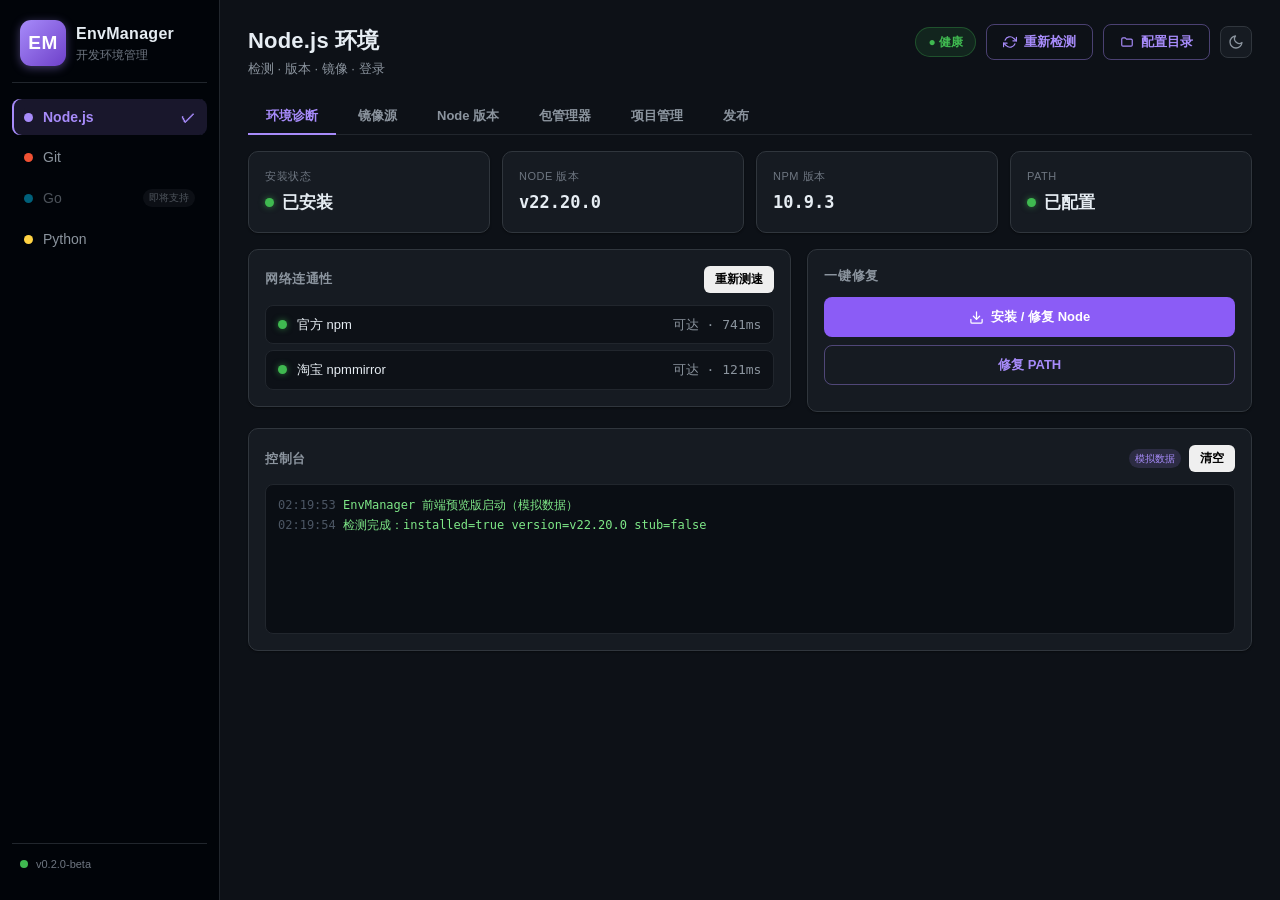
==== commit f29e8724: "项目管理支持编辑配置文件，发布支持 npmjs 2FA/OTP，v0.2.0-beta 发版准备 - 项目管理列出项目配置文件（.nvmrc/.npmrc/package.json），支持直接编辑保存" ====
--- a/src/index.html
+++ b/src/index.html
@@ -7,6 +7,12 @@
   <link rel="stylesheet" href="styles.css" />
 </head>
 <body>
+  <!-- ================= 全屏加载遮罩 ================= -->
+  <div class="fullscreen-loading" id="fullscreenLoading">
+    <div class="fsl-spinner"></div>
+    <div class="fsl-text">加载中…</div>
+  </div>
+
   <div class="app">
 
     <!-- ================= 左侧导航 ================= -->
@@ -42,7 +48,7 @@
 
       <div class="sidebar-footer">
         <span class="dot pulse"></span>
-        <span>v0.1.0</span>
+        <span>v0.2.0-beta</span>
       </div>
     </aside>
 
@@ -61,6 +67,10 @@
             <svg viewBox="0 0 24 24" width="14" height="14" fill="none" stroke="currentColor" stroke-width="2"><path d="M23 4v6h-6M1 20v-6h6" stroke-linecap="round"/><path d="M3.51 9a9 9 0 0 1 14.85-3.36L23 10M1 14l4.64 4.36A9 9 0 0 0 20.49 15" stroke-linecap="round"/></svg>
             重新检测
           </button>
+          <button id="btnOpenConfig" class="btn btn-ghost" title="打开配置文件目录">
+            <svg viewBox="0 0 24 24" width="14" height="14" fill="none" stroke="currentColor" stroke-width="2" stroke-linecap="round" stroke-linejoin="round"><path d="M3 7a2 2 0 0 1 2-2h4l2 2h8a2 2 0 0 1 2 2v8a2 2 0 0 1-2 2H5a2 2 0 0 1-2-2V7z"/></svg>
+            配置目录
+          </button>
           <button id="btnTheme" class="theme-toggle" title="切换主题">
             <svg id="themeIcon" viewBox="0 0 24 24" fill="none" stroke="currentColor" stroke-width="2" stroke-linecap="round" stroke-linejoin="round">
               <path d="M21 12.79A9 9 0 1 1 11.21 3 7 7 0 0 0 21 12.79z"/>
@@ -74,7 +84,6 @@
         <button class="tab-item active" data-tab="1">环境诊断</button>
         <button class="tab-item" data-tab="2">镜像源</button>
         <button class="tab-item" data-tab="3">Node 版本</button>
-        <button class="tab-item" data-tab="4">上传登录</button>
         <button class="tab-item" data-tab="6">包管理器</button>
         <button class="tab-item" data-tab="7">项目管理</button>
         <button class="tab-item" data-tab="8">发布</button>
@@ -243,19 +252,6 @@
         </div>
       </section>
 
-      <!-- Tab 4: 上传登录 -->
-      <section class="tab-panel hidden" id="tabPanel4">
-        <div class="card">
-          <div class="card-head">
-            <h3>上传登录配置</h3>
-            <button id="btnAddAccount" class="btn btn-mini btn-primary">+ 新增账号</button>
-          </div>
-          <div id="accountList" class="account-list">
-            <div class="empty">暂无账号，点击右上角「新增账号」</div>
-          </div>
-        </div>
-      </section>
-
       <!-- Tab 6: 包管理器 -->
       <section class="tab-panel hidden" id="tabPanel6">
         <div class="card">
@@ -290,8 +286,18 @@
         </div>
       </section>
 
-      <!-- Tab 8: 发布 -->
+      <!-- Tab 8: 发布（含上传登录账号管理） -->
       <section class="tab-panel hidden" id="tabPanel8">
+        <div class="card">
+          <div class="card-head">
+            <h3>上传登录账号</h3>
+            <button id="btnAddAccount" class="btn btn-mini btn-primary">+ 新增账号</button>
+          </div>
+          <div id="accountList" class="account-list">
+            <div class="empty">暂无账号，点击右上角「新增账号」</div>
+          </div>
+        </div>
+
         <div class="card">
           <div class="card-head">
             <h3>包发布</h3>
--- a/src/styles.css
+++ b/src/styles.css
@@ -101,23 +101,23 @@
 }
 
 .logo-mark {
-  width: 34px;
-  height: 34px;
-  border-radius: 9px;
+  width: 46px;
+  height: 46px;
+  border-radius: 11px;
   background: linear-gradient(135deg, var(--accent), #6e40c9);
   color: #fff;
   font-weight: 800;
-  font-size: 13px;
+  font-size: 19px;
   display: flex;
   align-items: center;
   justify-content: center;
   letter-spacing: 0.5px;
-  box-shadow: 0 2px 8px rgba(var(--accent-rgb), 0.35);
+  box-shadow: 0 2px 10px rgba(var(--accent-rgb), 0.4);
 }
 
 .logo-text { display: flex; flex-direction: column; }
-.logo-text strong { font-size: 15px; letter-spacing: 0.3px; }
-.logo-text span { font-size: 11px; color: var(--text-faint); }
+.logo-text strong { font-size: 16px; letter-spacing: 0.3px; }
+.logo-text span { font-size: 12px; color: var(--text-faint); }
 
 .nav { margin-top: 16px; display: flex; flex-direction: column; gap: 4px; }
 
@@ -256,6 +256,78 @@
 
 .btn-mini { padding: 4px 10px; font-size: 12px; border-radius: 6px; }
 .btn-block { width: 100%; justify-content: center; padding: 10px; }
+
+/* ================= 加载动画 ================= */
+@keyframes spin { to { transform: rotate(360deg); } }
+
+/* 按钮加载态：文字前出现旋转圈（颜色跟随 currentColor） */
+.btn.is-loading { pointer-events: none; opacity: 1; }
+.btn.is-loading::before {
+  content: "";
+  width: 13px;
+  height: 13px;
+  flex: none;
+  border: 2px solid currentColor;
+  border-top-color: transparent;
+  border-radius: 50%;
+  animation: spin 0.7s linear infinite;
+}
+
+/* 通用小 spinner */
+.spinner {
+  display: inline-block;
+  width: 12px;
+  height: 12px;
+  margin-right: 6px;
+  vertical-align: -2px;
+  border: 2px solid var(--text-dim);
+  border-top-color: transparent;
+  border-radius: 50%;
+  animation: spin 0.7s linear infinite;
+}
+
+/* 状态行加载态：文本前出现旋转圈 */
+.status-loading::before {
+  content: "";
+  display: inline-block;
+  width: 12px;
+  height: 12px;
+  margin-right: 6px;
+  vertical-align: -2px;
+  border: 2px solid var(--text-dim);
+  border-top-color: transparent;
+  border-radius: 50%;
+  animation: spin 0.7s linear infinite;
+}
+
+/* 全屏加载遮罩 */
+.fullscreen-loading {
+  position: fixed;
+  inset: 0;
+  z-index: 200;
+  background: var(--bg);
+  display: flex;
+  flex-direction: column;
+  align-items: center;
+  justify-content: center;
+  gap: 18px;
+  opacity: 1;
+  transition: opacity 0.25s;
+}
+.fullscreen-loading.hidden { opacity: 0; pointer-events: none; }
+.fsl-spinner {
+  width: 42px;
+  height: 42px;
+  border: 3px solid var(--border);
+  border-top-color: var(--accent);
+  border-radius: 50%;
+  animation: spin 0.7s linear infinite;
+}
+.fsl-text {
+  font-size: 14px;
+  letter-spacing: 2px;
+  color: var(--text-dim);
+}
 
 /* ================= 卡片 ================= */
 .card {
@@ -669,6 +741,13 @@
   max-height: 120px;
   overflow-y: auto;
 }
+.pub-hint { margin-top: 6px; }
+.pub-hint a {
+  font-size: 12px;
+  color: var(--accent);
+  text-decoration: underline;
+}
+.pub-hint a:hover { opacity: 0.85; }
 
 /* 表单弹窗正文 */
 .modal-body--form {
@@ -693,6 +772,31 @@
   padding: 8px 12px;
   margin-bottom: 12px;
   word-break: break-all;
+}
+.form-note {
+  font-size: 12px;
+  line-height: 1.6;
+  color: var(--text-dim);
+  background: rgba(139, 92, 246, 0.08);
+  border: 1px solid rgba(139, 92, 246, 0.25);
+  border-radius: 8px;
+  padding: 8px 12px;
+  margin-bottom: 12px;
+  word-break: break-all;
+}
+.form-note a {
+  color: var(--accent);
+  text-decoration: underline;
+}
+.modal-link {
+  display: inline-block;
+  margin: 8px 0 10px;
+  font-size: 12px;
+  color: var(--accent);
+  text-decoration: underline;
+}
+.modal-link:hover {
+  opacity: 0.85;
 }
 
 /* 目录选择 */
@@ -897,6 +1001,35 @@
   max-width: 320px;
 }
 .account-item .acc-actions { margin-left: auto; display: flex; gap: 6px; flex-shrink: 0; }
+
+/* 配置文件目录弹窗 */
+.config-dir-list {
+  display: flex;
+  flex-direction: column;
+  gap: 6px;
+  max-height: 380px;
+  overflow-y: auto;
+}
+.config-dir-row {
+  display: flex;
+  align-items: center;
+  gap: 10px;
+  padding: 9px 12px;
+  background: var(--bg);
+  border: 1px solid var(--border-soft);
+  border-radius: 8px;
+}
+.config-dir-row.missing { opacity: 0.55; }
+.config-dir-info { display: flex; flex-direction: column; min-width: 0; flex: 1; }
+.config-dir-name { font-size: 13px; font-weight: 600; }
+.config-dir-path {
+  font-size: 11px;
+  color: var(--text-faint);
+  font-family: var(--mono);
+  overflow: hidden;
+  text-overflow: ellipsis;
+  white-space: nowrap;
+}
 .acc-active-badge {
   font-size: 10px;
   padding: 1px 6px;
@@ -961,6 +1094,24 @@
 .pkg-item .pkg-meta { font-size: 11px; color: var(--text-faint); font-family: var(--mono); overflow: hidden; text-overflow: ellipsis; white-space: nowrap; }
 .pkg-item .pkg-actions { display: flex; gap: 6px; flex-shrink: 0; }
 
+/* 项目配置文件行 */
+.file-row .pkg-name {
+  width: auto;
+  min-width: 104px;
+  font-family: var(--mono);
+  font-size: 12.5px;
+  font-weight: 600;
+  color: var(--text-dim);
+}
+.file-section-title {
+  font-size: 12px;
+  font-weight: 600;
+  color: var(--text-dim);
+  text-transform: uppercase;
+  letter-spacing: 0.4px;
+  margin: 14px 0 8px;
+}
+
 /* SSH 公钥文本框：全宽、可纵向拉伸 */
 .pubkey-box {
   width: 100%;
@@ -977,6 +1128,28 @@
   word-break: break-all;
 }
 .pubkey-box:focus { outline: none; border-color: var(--accent); }
+
+/* 项目配置文件编辑弹窗 */
+.file-editor { padding: 14px 20px 4px; }
+.file-editor .modal-hint { margin-bottom: 8px; white-space: pre-wrap; word-break: break-all; }
+.file-editor-ta {
+  width: 100%;
+  box-sizing: border-box;
+  min-height: 260px;
+  max-height: 52vh;
+  resize: vertical;
+  background: var(--bg);
+  border: 1px solid var(--border-soft);
+  border-radius: 8px;
+  padding: 10px 12px;
+  color: var(--text);
+  font-size: 12.5px;
+  line-height: 1.55;
+  tab-size: 2;
+  white-space: pre;
+}
+.file-editor-ta:focus { outline: none; border-color: var(--accent); }
+.file-editor-ta[disabled] { opacity: 0.6; }
 
 /* ================= 响应式 ================= */
 @media (max-width: 900px) {
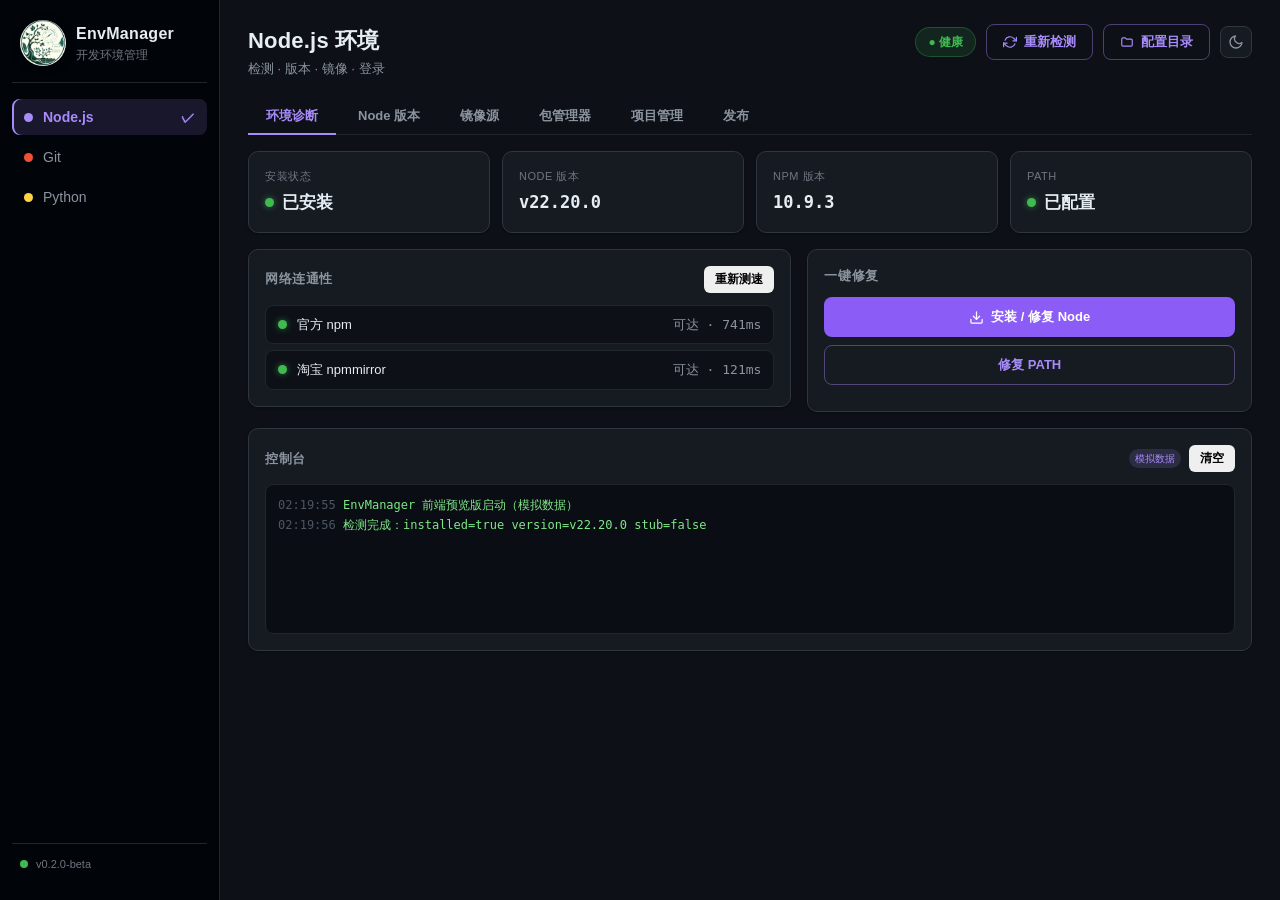
==== commit 3bb6a844: "优化 Git 模块交互：SSH 密钥改为账号弹窗、测试连接结果反馈、导航对勾跟随 - Git 页移除「SSH 密钥」子标签页，改由账号列表「SSH密钥」按钮弹出悬浮框展示私钥路径/公钥/clone 指" ====
--- a/src/index.html
+++ b/src/index.html
@@ -18,7 +18,7 @@
     <!-- ================= 左侧导航 ================= -->
     <aside class="sidebar">
       <div class="logo">
-        <div class="logo-mark">EM</div>
+        <img class="logo-mark" src="logo.png" alt="EnvManager" />
         <div class="logo-text">
           <strong>EnvManager</strong>
           <span>开发环境管理</span>
@@ -34,15 +34,12 @@
         <button class="nav-item" data-page="git">
           <span class="nav-dot" style="--dot:#f05133"></span>
           Git
-        </button>
-        <button class="nav-item disabled" data-page="go">
-          <span class="nav-dot" style="--dot:#00acd7"></span>
-          Go
-          <span class="tag">即将支持</span>
+          <span class="nav-check">✓</span>
         </button>
         <button class="nav-item" data-page="python">
           <span class="nav-dot" style="--dot:#ffd343"></span>
           Python
+          <span class="nav-check">✓</span>
         </button>
       </nav>
 
@@ -82,8 +79,8 @@
       <!-- Node 页的 Tab 栏（Git/Go/Python 页隐藏） -->
       <nav class="tab-bar" id="tabBar">
         <button class="tab-item active" data-tab="1">环境诊断</button>
+        <button class="tab-item" data-tab="3">Node 版本</button>
         <button class="tab-item" data-tab="2">镜像源</button>
-        <button class="tab-item" data-tab="3">Node 版本</button>
         <button class="tab-item" data-tab="6">包管理器</button>
         <button class="tab-item" data-tab="7">项目管理</button>
         <button class="tab-item" data-tab="8">发布</button>
@@ -92,7 +89,6 @@
       <!-- Git 页的 Tab 栏（仅 Git 页显示） -->
       <nav class="tab-bar hidden" id="gitTabBar">
         <button class="tab-item active" data-gtab="1">账号管理</button>
-        <button class="tab-item" data-gtab="2">SSH 密钥</button>
         <button class="tab-item" data-gtab="3">身份切换</button>
         <button class="tab-item" data-gtab="4">仓库同步</button>
       </nav>
@@ -291,10 +287,16 @@
         <div class="card">
           <div class="card-head">
             <h3>上传登录账号</h3>
-            <button id="btnAddAccount" class="btn btn-mini btn-primary">+ 新增账号</button>
+            <div class="version-actions">
+              <button id="btnAddAccount" class="btn btn-mini btn-primary">+ 新增账号</button>
+            </div>
           </div>
           <div id="accountList" class="account-list">
             <div class="empty">暂无账号，点击右上角「新增账号」</div>
+          </div>
+          <div id="npmrcCredWrap" class="npmrc-cred-wrap hidden">
+            <div class="npmrc-cred-title">检测到 ~/.npmrc 中已有的外部账号（npm login / 其它工具写入）</div>
+            <div id="npmrcCredList" class="account-list"></div>
           </div>
         </div>
 
@@ -554,24 +556,6 @@
           </div>
         </div>
 
-        <!-- 子 Tab 2: SSH 密钥 -->
-        <div class="git-panel hidden" id="gitPanel2">
-          <div class="card">
-            <div class="card-head">
-              <h3>SSH 密钥</h3>
-              <span id="gitKeyAccount" class="hint">未选择账号</span>
-            </div>
-            <div class="fix-status" id="gitKeyInfo">在「账号管理」点账号的「SSH密钥」加载公钥</div>
-            <textarea id="gitPubKey" class="pubkey-box mono" readonly placeholder="公钥内容将显示在这里"></textarea>
-            <div class="card-actions" style="margin-top:10px;flex-wrap:wrap">
-              <button id="btnGitCopyPubKey" class="btn btn-ghost">复制公钥</button>
-              <button id="btnGitKeyUrl" class="btn btn-ghost">打开平台密钥页</button>
-              <button id="btnGitGenKey" class="btn btn-primary">生成 SSH 密钥</button>
-            </div>
-            <div class="install-path mono" id="gitCloneHint" style="margin-top:8px">公钥添加后即可 SSH clone</div>
-          </div>
-        </div>
-
         <!-- 子 Tab 3: 身份切换 -->
         <div class="git-panel hidden" id="gitPanel3">
           <div class="card">
--- a/src/styles.css
+++ b/src/styles.css
@@ -103,16 +103,11 @@
 .logo-mark {
   width: 46px;
   height: 46px;
-  border-radius: 11px;
-  background: linear-gradient(135deg, var(--accent), #6e40c9);
-  color: #fff;
-  font-weight: 800;
-  font-size: 19px;
-  display: flex;
-  align-items: center;
-  justify-content: center;
-  letter-spacing: 0.5px;
-  box-shadow: 0 2px 10px rgba(var(--accent-rgb), 0.4);
+  border-radius: 50%;
+  object-fit: cover;
+  display: block;
+  flex-shrink: 0;
+  box-shadow: 0 2px 10px rgba(0, 0, 0, 0.25);
 }
 
 .logo-text { display: flex; flex-direction: column; }
@@ -158,7 +153,8 @@
   flex-shrink: 0;
 }
 
-.nav-check { margin-left: auto; color: var(--accent); font-weight: 700; }
+.nav-check { margin-left: auto; color: var(--accent); font-weight: 700; visibility: hidden; }
+.nav-item.active .nav-check { visibility: visible; }
 
 .tag {
   font-size: 10px;
@@ -970,6 +966,9 @@
   border-radius: 8px;
   font-size: 13px;
 }
+.npmrc-cred-wrap { margin-top: 4px; padding-top: 12px; border-top: 1px dashed var(--border); }
+.npmrc-cred-title { font-size: 12px; color: var(--text-faint); margin-bottom: 8px; }
+.account-item.npmrc-cred { opacity: 0.92; background: var(--surface-hover, rgba(127,127,127,0.05)); }
 .account-item {
   display: flex;
   align-items: center;
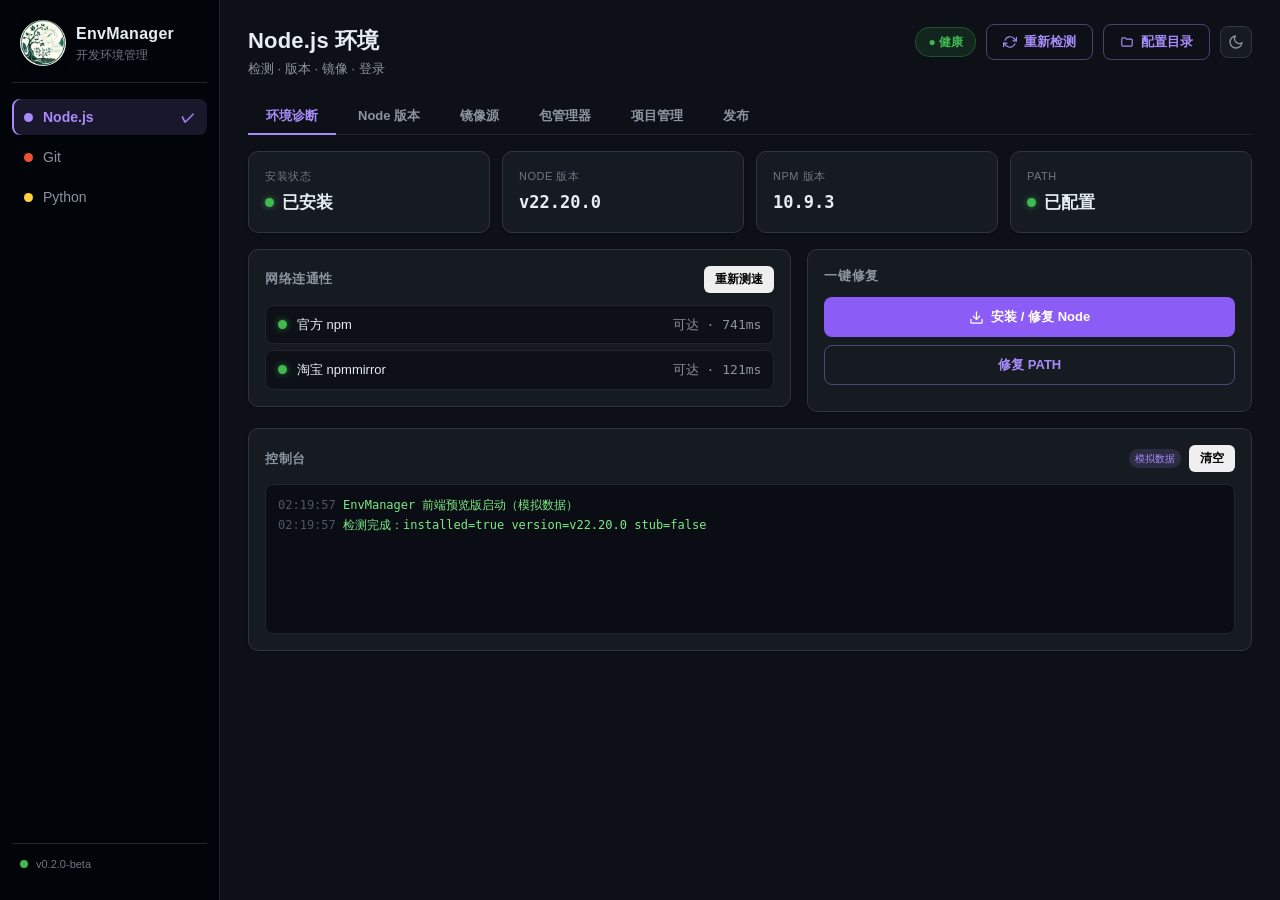
==== commit 76b69ca4: "发布 v0.2.3-beta：新增 Git 环境诊断与一键托管安装 MinGit - Git 环境诊断 Tab：检测 Git/OpenSSH 安装状态、版本、路径（含不在 PATH 的 Git for" ====
--- a/src/index.html
+++ b/src/index.html
@@ -88,7 +88,8 @@
 
       <!-- Git 页的 Tab 栏（仅 Git 页显示） -->
       <nav class="tab-bar hidden" id="gitTabBar">
-        <button class="tab-item active" data-gtab="1">账号管理</button>
+        <button class="tab-item active" data-gtab="0">环境诊断</button>
+        <button class="tab-item" data-gtab="1">账号管理</button>
         <button class="tab-item" data-gtab="3">身份切换</button>
         <button class="tab-item" data-gtab="4">仓库同步</button>
       </nav>
@@ -519,8 +520,38 @@
       <!-- Git 页（拆分为 4 个子 Tab） -->
       <section class="tab-panel hidden" id="tabPanel5">
 
+        <!-- 子 Tab 0: 环境诊断 -->
+        <div class="git-panel" id="gitPanel0">
+          <div class="cards overview">
+            <div class="card overview-item">
+              <div class="overview-label">安装状态</div>
+              <div class="overview-value"><span class="state-dot neutral"></span><span id="gitDiInstalled">待检测</span></div>
+            </div>
+            <div class="card overview-item">
+              <div class="overview-label">Git 版本</div>
+              <div class="overview-value mono" id="gitDiVersion">-</div>
+            </div>
+            <div class="card overview-item">
+              <div class="overview-label">OpenSSH</div>
+              <div class="overview-value"><span class="state-dot neutral"></span><span id="gitDiSsh">待检测</span></div>
+            </div>
+            <div class="card overview-item">
+              <div class="overview-label">可执行路径</div>
+              <div class="overview-value mono" id="gitDiPath" style="font-size:12px;word-break:break-all">-</div>
+            </div>
+          </div>
+
+          <div class="card">
+            <div class="card-head">
+              <h3>Git 环境</h3>
+              <button id="btnGitRedetect" class="btn btn-mini btn-ghost">重新检测</button>
+            </div>
+            <div id="gitDiInstallArea"></div>
+          </div>
+        </div>
+
         <!-- 子 Tab 1: 账号管理 -->
-        <div class="git-panel" id="gitPanel1">
+        <div class="git-panel hidden" id="gitPanel1">
           <div id="gitEnvBanner" class="nvm-banner hidden"></div>
 
           <div class="cards overview">
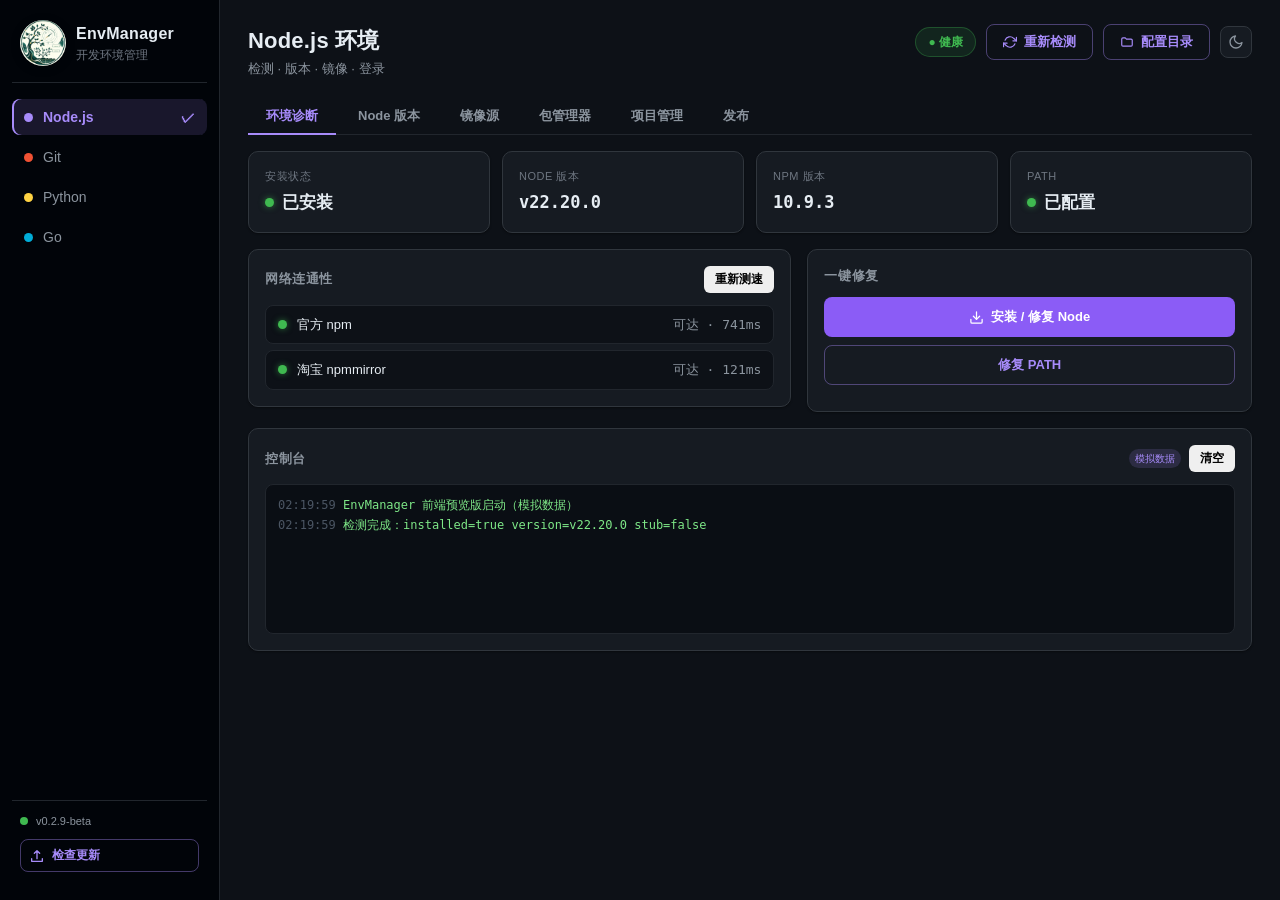
==== commit bde3c0e5: "feat: add Go management, shared updates and public project demo" ====
--- a/src/index.html
+++ b/src/index.html
@@ -26,26 +26,34 @@
       </div>
 
       <nav class="nav">
-        <button class="nav-item active" data-page="node">
+        <button class="nav-item active" data-page="node" aria-label="Node.js" title="Node.js">
           <span class="nav-dot" style="--dot:#a78bfa"></span>
-          Node.js
+          <span class="nav-label">Node.js</span>
           <span class="nav-check">✓</span>
         </button>
-        <button class="nav-item" data-page="git">
+        <button class="nav-item" data-page="git" aria-label="Git" title="Git">
           <span class="nav-dot" style="--dot:#f05133"></span>
-          Git
+          <span class="nav-label">Git</span>
           <span class="nav-check">✓</span>
         </button>
-        <button class="nav-item" data-page="python">
+        <button class="nav-item" data-page="python" aria-label="Python" title="Python">
           <span class="nav-dot" style="--dot:#ffd343"></span>
-          Python
+          <span class="nav-label">Python</span>
+          <span class="nav-check">✓</span>
+        </button>
+        <button class="nav-item" data-page="go" aria-label="Go" title="Go">
+          <span class="nav-dot" style="--dot:#00add8"></span>
+          <span class="nav-label">Go</span>
           <span class="nav-check">✓</span>
         </button>
       </nav>
 
       <div class="sidebar-footer">
-        <span class="dot pulse"></span>
-        <span>v0.2.0-beta</span>
+        <span class="app-version-group"><span class="dot"></span><span id="appVersion">读取版本…</span></span>
+        <button id="appUpdateEntry" class="btn btn-ghost app-update-entry" title="检查应用更新" aria-label="检查应用更新">
+          <svg viewBox="0 0 24 24" width="16" height="16" fill="none" stroke="currentColor" stroke-width="2" aria-hidden="true"><path d="M12 16V4m-4 4 4-4 4 4M4 16v4h16v-4" stroke-linecap="round" stroke-linejoin="round"/></svg>
+          <span class="app-update-label">检查更新</span>
+        </button>
       </div>
     </aside>
 
@@ -76,6 +84,11 @@
         </div>
       </header>
 
+      <div id="appUpdateNotice" class="app-update-notice hidden" role="status">
+        <span id="appUpdateNoticeText"></span>
+        <div class="app-update-notice-actions"><button id="appUpdateNoticeOpen" class="btn btn-mini btn-ghost">查看更新</button><button id="appUpdateNoticeClose" class="btn btn-mini btn-ghost" aria-label="关闭更新提示">✕</button></div>
+      </div>
+
       <!-- Node 页的 Tab 栏（Git/Go/Python 页隐藏） -->
       <nav class="tab-bar" id="tabBar">
         <button class="tab-item active" data-tab="1">环境诊断</button>
@@ -104,6 +117,70 @@
       </nav>
 
       <!-- Tab 1: 环境诊断 -->
+      <nav class="tab-bar hidden" id="goTabBar" aria-label="Go 环境管理">
+        <button class="tab-item active" data-go-tab="status">环境诊断</button>
+        <button class="tab-item" data-go-tab="proxy">模块代理</button>
+        <button class="tab-item" data-go-tab="versions">Go 版本</button>
+        <button class="tab-item" data-go-tab="tools">工具管理</button>
+        <button class="tab-item" data-go-tab="project">项目管理</button>
+      </nav>
+      <div id="goNotice" class="go-notice hidden" role="status"></div>
+
+      <section class="tab-panel hidden" id="goPanel-status">
+        <div class="card">
+          <div class="card-head"><h3>Go 环境诊断</h3><button class="btn btn-mini btn-ghost" data-go-refresh>重新检测</button></div>
+          <div id="gostatusError" class="result-msg go-error hidden" role="alert"></div>
+          <div id="goStatusInfo" aria-live="polite">等待检测…</div>
+          <div id="goStatusWarning" class="go-notice hidden"></div>
+          <div class="card-actions"><button id="goStatusInstall" class="btn btn-primary">安装 Go</button><button id="goFixPath" class="btn btn-ghost" disabled>修复 PATH</button></div>
+        </div>
+      </section>
+      <section class="tab-panel hidden" id="goPanel-proxy">
+        <div class="card">
+          <div class="card-head"><h3>Go 模块代理</h3><button class="btn btn-mini btn-ghost" data-go-refresh>读取配置</button></div>
+          <div id="goproxyError" class="result-msg go-error hidden" role="alert"></div>
+          <div class="go-form">
+            <label for="goProxyPreset">常用代理</label>
+            <select id="goProxyPreset" class="input"><option value="">选择代理或在下方输入</option><option value="https://proxy.golang.org,direct">官方代理</option><option value="https://goproxy.cn,direct">goproxy.cn</option><option value="https://goproxy.io,direct">goproxy.io</option><option value="direct">直接访问代码仓库</option></select>
+            <label for="goProxyUrl">GOPROXY</label><input id="goProxyUrl" class="input mono" value="https://proxy.golang.org,direct" placeholder="https://proxy.example.com,direct" spellcheck="false" />
+            <p class="hint">支持逗号或竖线分隔的回退地址；direct 表示直接访问仓库，off 表示禁用下载。</p>
+            <label for="goPrivate">GOPRIVATE</label><input id="goPrivate" class="input mono" placeholder="如 git.company.com/*；留空清除" spellcheck="false" />
+            <p class="hint">私有模块使用逗号分隔的路径模式，跳过公共代理和公共校验服务。</p>
+            <p id="goProxyConfig" class="hint go-wrap"></p>
+          </div>
+          <div class="card-actions"><button id="goProxySave" class="btn btn-primary">保存配置</button><button id="goProxyTest" class="btn btn-ghost">测试连接</button></div>
+          <div id="goProxyResult" class="result-msg go-wrap" role="status"></div>
+        </div>
+      </section>
+      <section class="tab-panel hidden" id="goPanel-versions">
+        <div class="card">
+          <div class="card-head"><h3>Go 版本管理</h3><button class="btn btn-mini btn-ghost" data-go-refresh>刷新版本</button></div>
+          <p id="goInstallDir" class="hint go-wrap"></p>
+          <div id="goversionsError" class="result-msg go-error hidden" role="alert"></div>
+          <label class="go-field-label" for="goVersionInput">安装版本</label>
+          <div class="go-install-row"><input id="goVersionInput" class="input mono" list="goAvailable" placeholder="留空安装最新稳定版" spellcheck="false" /><datalist id="goAvailable"></datalist><button id="goInstall" class="btn btn-primary">安装并切换</button></div>
+          <p class="hint">下拉提供各系列最新补丁，也可输入完整版本。下载支持官方与镜像源，均使用官方 SHA256 校验。</p>
+          <div id="goInstalled" class="go-list" aria-live="polite"></div>
+        </div>
+      </section>
+      <section class="tab-panel hidden" id="goPanel-tools">
+        <div class="card">
+          <div class="card-head"><h3>Go 开发工具</h3><button class="btn btn-mini btn-ghost" data-go-refresh>刷新工具</button></div>
+          <p class="hint">工具通过 go install 安装到 GOBIN 或 GOPATH/bin；需要先安装 Go。</p>
+          <div id="gotoolsError" class="result-msg go-error hidden" role="alert"></div>
+          <div id="goToolsList" class="go-list" aria-live="polite"></div>
+        </div>
+      </section>
+      <section class="tab-panel hidden" id="goPanel-project">
+        <div class="card">
+          <div class="card-head"><h3>Go 项目管理</h3><button id="goProjectPick" class="btn btn-mini btn-ghost">选择项目</button></div>
+          <div id="goprojectError" class="result-msg go-error hidden" role="alert"></div>
+          <div id="goProjectInfo" aria-live="polite"><div class="empty">选择包含 go.mod 或 go.work 的项目，查看版本要求并应用环境。</div></div>
+          <p class="hint">读取 go、toolchain 声明及工作区配置，应用后下载模块依赖。</p>
+          <div class="card-actions"><button id="goProjectApply" class="btn btn-primary" disabled>应用环境并下载依赖</button></div>
+        </div>
+      </section>
+
       <section class="tab-panel" id="tabPanel1">
 
         <!-- 概览卡片 -->
@@ -309,7 +386,7 @@
               <button id="btnPubScan" class="btn btn-mini">扫描可发包</button>
             </div>
           </div>
-          <div class="fix-status" id="pubStatus">打开项目目录，扫描 packages/ 下的可发布包（支持 workspace monorepo）</div>
+          <div class="fix-status" id="pubStatus">打开项目目录，扫描根目录与 packages/ 下的可发布包</div>
 
           <div class="pub-registry-row">
             <span class="pub-label">发布源</span>
@@ -317,6 +394,11 @@
             <input id="pubRegistry" class="source-custom mono" placeholder="https://your-nexus:port/repository/npm-hosted/" />
           </div>
           <div class="fix-status pub-ca" id="pubCaStatus">—</div>
+          <div class="pub-registry-row">
+            <label class="pub-label" for="pubAccess">可见性</label>
+            <select id="pubAccess" class="pub-account-sel"><option value="">遵循包配置</option><option value="public">公开（public）</option><option value="restricted">私有（restricted）</option></select>
+            <label class="pub-opt"><input type="checkbox" id="pubDryRun" /> 仅演练（不上传）</label>
+          </div>
 
           <div class="project-info" id="pubPackageList">
             <div class="empty">尚未扫描</div>
@@ -652,7 +734,27 @@
     </div>
   </div>
 
+  <dialog id="appUpdateDialog" class="app-update-dialog" aria-labelledby="appUpdateTitle">
+    <div class="modal-header"><h2 id="appUpdateTitle">应用更新</h2><button id="appUpdateClose" class="modal-close" aria-label="关闭应用更新">✕</button></div>
+    <div class="app-update-body">
+      <dl class="app-update-versions"><div><dt>当前版本</dt><dd id="updateCurrentVersion" class="mono">—</dd></div><div><dt>最新版本</dt><dd id="updateLatestVersion" class="mono">—</dd></div></dl>
+      <p id="updateStatus" class="app-update-status" role="status" aria-live="polite">正在准备检查更新…</p>
+      <progress id="updateProgress" class="app-update-progress hidden" aria-label="更新安装包下载进度"></progress>
+      <p id="updateLastChecked" class="hint"></p>
+      <section id="updateNotesWrap" class="hidden"><h3>更新说明</h3><div id="updateNotes" class="app-update-notes"></div></section>
+      <p id="updateInstallHint" class="hint hidden">点击「退出并安装」将关闭当前应用并打开安装向导。</p>
+    </div>
+    <div class="app-update-actions">
+      <button id="updateRelease" class="btn btn-ghost hidden">发布页面</button>
+      <button id="updateCheck" class="btn btn-ghost">检查更新</button>
+      <button id="updateDownload" class="btn btn-primary hidden">下载安装包</button>
+      <button id="updateInstall" class="btn btn-primary hidden">退出并安装</button>
+    </div>
+  </dialog>
+
   <script src="backend.js"></script>
+  <script src="app-update.js"></script>
+  <script src="go.js"></script>
   <script src="main.js"></script>
 </body>
 </html>
--- a/src/styles.css
+++ b/src/styles.css
@@ -1,3 +1,35 @@
+/* Go 页面沿用现有主题和控件，长路径在窄窗口换行。 */
+.go-details { display: grid; grid-template-columns: 120px minmax(0, 1fr); gap: 12px 18px; margin: 16px 0; font-size: 13px; }
+.go-details dt { color: var(--text-dim); }
+.go-details dd { margin: 0; overflow-wrap: anywhere; }
+.go-form { display: grid; gap: 10px; max-width: 720px; font-size: 13px; }
+.go-form .hint { margin: 0 0 8px; }
+.go-form .input { width: 100%; box-sizing: border-box; }
+.go-form .input, .go-install-row .input { background: var(--bg); color: var(--text); border: 1px solid var(--border); border-radius: 6px; padding: 8px 10px; font-size: 13px; }
+.go-form .input::placeholder, .go-install-row .input::placeholder { color: var(--text-dim); opacity: 1; }
+.go-form .input:focus-visible, .go-install-row .input:focus-visible { outline: 2px solid var(--accent); outline-offset: 2px; }
+.go-field-label { display: block; margin: 18px 0 8px; font-size: 13px; }
+.go-install-row { display: flex; gap: 10px; margin-bottom: 10px; }
+.go-install-row .input { flex: 1; min-width: 0; }
+.go-list { margin-top: 18px; }
+.go-list-row { display: flex; justify-content: space-between; align-items: center; gap: 16px; padding: 16px 0; border-bottom: 1px solid var(--border-soft); font-size: 13px; }
+.go-list-row > div:first-child { min-width: 0; }
+.go-list-row:last-child { border-bottom: 0; }
+.go-row-actions { display: flex; gap: 8px; flex-shrink: 0; }
+.go-meta { color: var(--text-dim); line-height: 1.7; font-size: 12px; margin-top: 6px; overflow-wrap: anywhere; }
+.go-notice { padding: 12px 16px; margin: 12px 0; background: var(--surface); color: var(--text); border: 1px solid var(--border); border-radius: var(--radius); font-size: 13px; white-space: pre-wrap; overflow-wrap: anywhere; }
+.result-msg.go-error { color: var(--err); }
+.go-wrap { white-space: pre-wrap; overflow-wrap: anywhere; }
+@media (max-width: 850px) {
+  .go-details { grid-template-columns: 90px minmax(0, 1fr); gap: 12px; }
+  .go-list-row { flex-wrap: wrap; }
+  .go-install-row { flex-wrap: wrap; }
+}
+@media (prefers-reduced-motion: reduce) {
+  .fullscreen-loading, .btn { transition: none; }
+  .fsl-spinner, .spinner, .status-loading::before { animation: none; }
+}
+
 /* ============ 主题变量 ============
    默认：紫色深色主题（purple-dark）
    切换：data-theme="light" 明亮主题
@@ -1151,6 +1183,34 @@
 .file-editor-ta[disabled] { opacity: 0.6; }
 
 /* ================= 响应式 ================= */
+.sidebar-footer { flex-direction: column; align-items: stretch; gap: 10px; }
+.app-version-group { display: flex; align-items: center; gap: 8px; color: var(--text-dim); }
+.app-update-entry { justify-content: flex-start; padding: 7px 8px; font-size: 12px; position: relative; }
+.app-update-entry.has-update { color: var(--accent); }
+.app-update-entry.has-update::after { content: ""; width: 6px; height: 6px; border-radius: 50%; background: var(--accent); margin-left: auto; }
+.app-update-notice { display: flex; align-items: center; justify-content: space-between; gap: 12px; padding: 10px 14px; margin-bottom: 16px; border: 1px solid var(--border); background: var(--surface); border-radius: 8px; font-size: 13px; color: var(--text); }
+.app-update-notice-actions { display: flex; flex-shrink: 0; gap: 6px; }
+.app-update-dialog { width: min(560px, calc(100vw - 32px)); max-height: calc(100dvh - 32px); margin: auto; padding: 0; color: var(--text); background: var(--surface); border: 1px solid var(--border); border-radius: 12px; font-family: var(--sans); }
+.app-update-dialog::backdrop { background: rgba(0,0,0,.6); }
+.app-update-dialog[open] { display: flex; flex-direction: column; }
+.app-update-dialog h2 { font-size: 17px; font-weight: 600; }
+.app-update-dialog h3 { font-size: 13px; margin: 20px 0 10px; color: var(--text-dim); }
+.app-update-body { padding: 18px 20px; overflow-y: auto; min-height: 0; }
+.app-update-body .hint { color: var(--text-dim); line-height: 1.6; }
+.app-update-versions { display: grid; grid-template-columns: 1fr 1fr; gap: 16px; margin: 0 0 20px; }
+.app-update-versions dt { color: var(--text-dim); font-size: 12px; margin-bottom: 8px; }
+.app-update-versions dd { margin: 0; font-size: 15px; overflow-wrap: anywhere; }
+.app-update-status { margin: 0 0 12px; font-size: 13px; line-height: 1.7; white-space: pre-wrap; overflow-wrap: anywhere; }
+.app-update-status.is-error { color: var(--err); }
+.app-update-notes { font-size: 13px; line-height: 1.8; white-space: pre-wrap; overflow-wrap: anywhere; }
+.app-update-progress { width: 100%; height: 7px; accent-color: var(--accent); margin-bottom: 12px; }
+.app-update-actions { display: flex; justify-content: flex-end; flex-wrap: wrap; gap: 10px; padding: 14px 20px; border-top: 1px solid var(--border-soft); }
+.app-update-dialog button:focus-visible, .app-update-entry:focus-visible { outline: 2px solid var(--accent); outline-offset: 2px; }
+.main { min-width: 0; }
+.topbar-actions { flex-wrap: wrap; justify-content: flex-end; }
+.pub-registry-row, #tabPanel8 .card-actions { flex-wrap: wrap; }
+.pub-registry-row .source-custom { min-width: min(240px, 100%); }
+
 @media (max-width: 900px) {
   .overview { grid-template-columns: repeat(2, 1fr); }
   .grid-2 { grid-template-columns: 1fr; }
@@ -1158,4 +1218,18 @@
   .logo-text, .nav-item span:not(.nav-dot), .sidebar-footer span, .tag { display: none; }
   .logo { justify-content: center; padding: 4px 0 12px; }
   .nav-item { justify-content: center; padding: 10px; }
-}
+  .sidebar-footer .app-version-group { display: none; }
+  .app-update-entry { justify-content: center; padding: 8px 6px; }
+  .app-update-entry.has-update::after { position: absolute; top: 4px; right: 3px; }
+}
+@media (max-width: 600px) {
+  .main { padding: 18px 14px 28px; }
+  .topbar { flex-wrap: wrap; gap: 12px; }
+  .topbar-actions { justify-content: flex-start; }
+  .tab-bar { overflow-x: auto; flex-wrap: nowrap; }
+  .tab-item { flex-shrink: 0; }
+  .app-update-notice { align-items: flex-start; flex-wrap: wrap; }
+  .app-update-dialog { width: calc(100vw - 20px); max-height: calc(100dvh - 20px); }
+  .app-update-body { padding: 16px; }
+  .app-update-actions { padding: 12px 16px; }
+}
